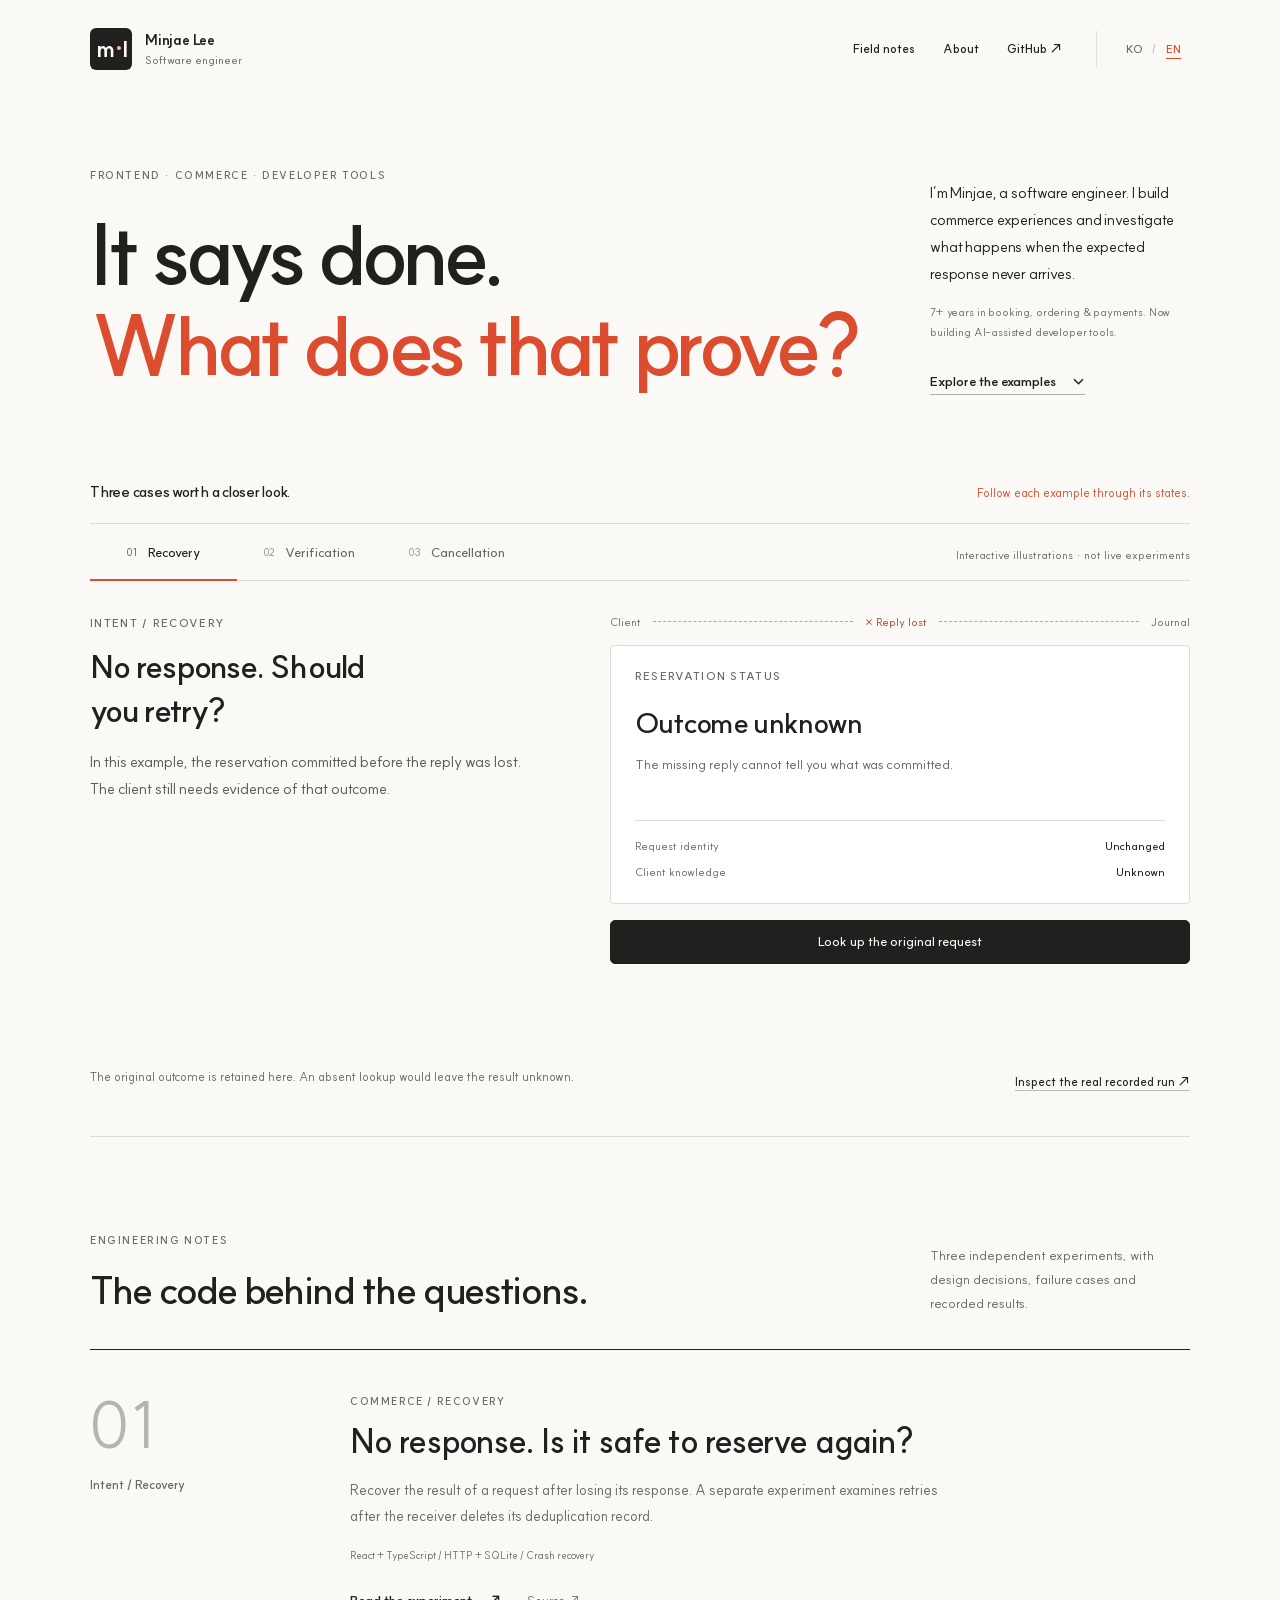
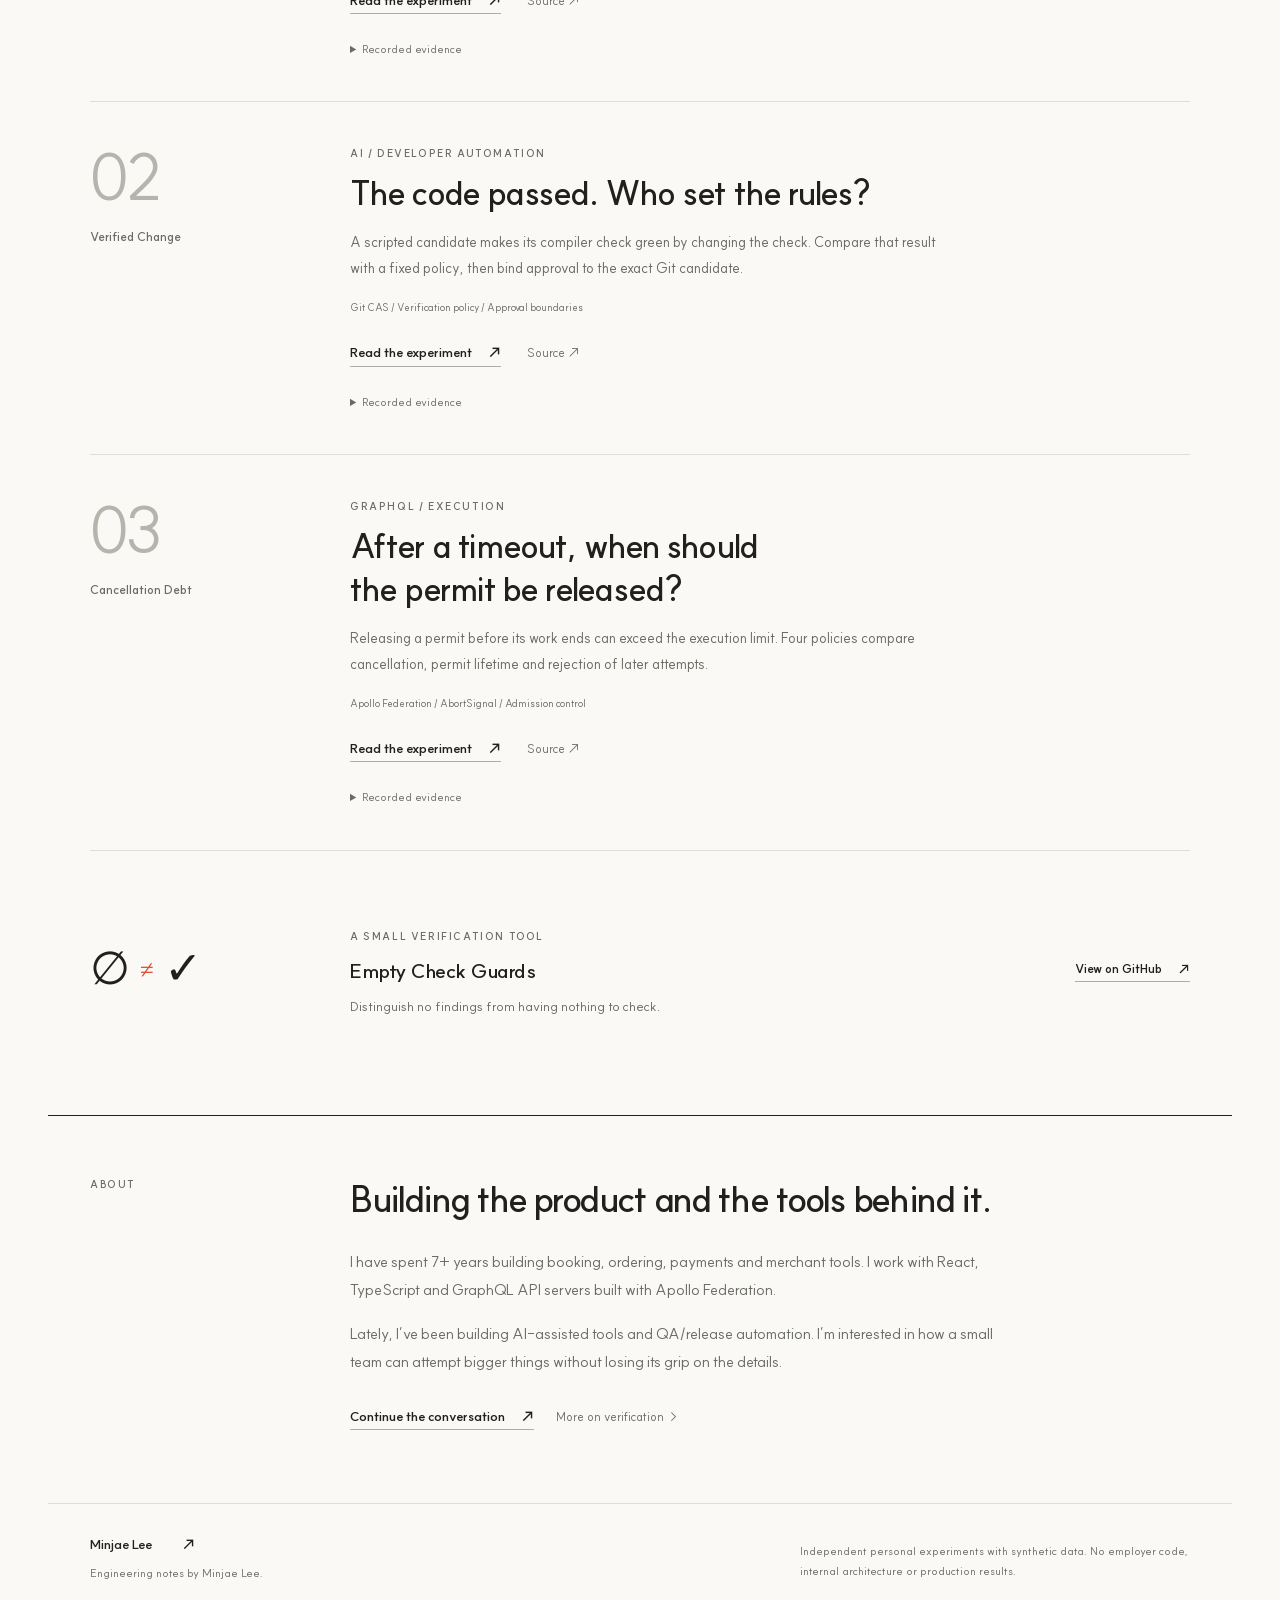
==== index.html @ d4555923 "Publish engineering notes on GitHub Pages" ====
<!doctype html>
<html lang="en">
  <head>
    <meta charset="utf-8" />
    <meta name="viewport" content="width=device-width, initial-scale=1" />
    <meta
      name="description"
      content="Interactive engineering notes on commerce recovery, automation approval and GraphQL cancellation. Independent experiments by Minjae Lee."
    />
    <meta name="color-scheme" content="light" />
    <title>Minjae Lee — It says done. What does that prove?</title>
    <link
      rel="canonical"
      href="https://minjae-lee-kr.github.io/"
    />
    <meta property="og:type" content="website" />
    <meta
      property="og:title"
      content="Minjae Lee — It says done. What does that prove?"
    />
    <meta
      property="og:description"
      content="Interactive engineering notes on commerce recovery, automation approval and GraphQL cancellation. Independent experiments by Minjae Lee."
    />
    <meta
      property="og:url"
      content="https://minjae-lee-kr.github.io/"
    />
    <meta
      property="og:image"
      content="https://minjae-lee-kr.github.io/assets/social/home.png"
    />
    <meta property="og:image:width" content="1200" />
    <meta property="og:image:height" content="630" />
    <meta
      property="og:image:alt"
      content="Minjae Lee. It says done. What does that prove? Independent engineering experiments on recovery, verification and cancellation."
    />
    <meta name="twitter:card" content="summary_large_image" />
    <meta
      name="twitter:image:alt"
      content="Minjae Lee. It says done. What does that prove? Independent engineering experiments on recovery, verification and cancellation."
    />
    <link rel="icon" href="assets/mark.svg" type="image/svg+xml" />
    <link
      rel="preload"
      href="assets/fonts/SUIT-Variable.woff2"
      as="font"
      type="font/woff2"
      crossorigin=""
    />
    <link rel="stylesheet" href="styles.css" />
    <link rel="stylesheet" href="workbench.css" />
    <script src="portfolio.js" type="module"></script>
  </head>
  <body id="top">
    <a class="skip" href="#work" data-i18n="skip">Skip to selected work</a>
    <header class="site-header wrap">
      <a
        class="wordmark"
        href="#top"
        data-i18n-aria="home"
        aria-label="Minjae Lee portfolio home"
        ><span class="monogram" aria-hidden="true">m<span>·</span>l</span
        ><span
          >Minjae Lee<span class="wordmark-role" data-i18n="role"
            >Software engineer</span
          ></span
        ></a
      >
      <nav data-i18n-aria="mainNav" aria-label="Main navigation">
        <a href="#work" data-i18n="navWork">Field notes</a
        ><a href="#about" data-i18n="navApproach">About</a
        ><a href="https://github.com/minjae-lee-kr" rel="noreferrer"
          >GitHub <span aria-hidden="true">↗</span></a
        >
      </nav>
      <div
        class="languages"
        role="group"
        data-i18n-aria="language"
        aria-label="Language"
      >
        <button type="button" data-language="ko" lang="ko" aria-pressed="false">
          KO</button
        ><span aria-hidden="true">/</span
        ><button type="button" data-language="en" lang="en" aria-pressed="true">
          EN
        </button>
      </div>
    </header>
    <main>
      <section class="hero wrap" aria-labelledby="hero-title">
        <div class="hero-heading">
          <p class="eyebrow" data-i18n="eyebrow">
            FRONTEND · COMMERCE · DEVELOPER TOOLS
          </p>
          <h1 id="hero-title">
            <span data-i18n="heroFirst">It says done.</span><br /><span
              class="hero-accent"
              data-i18n="heroSecond"
              >What does that prove?</span
            >
          </h1>
        </div>
        <div class="hero-intro">
          <p data-i18n="heroLead">
            I’m Minjae, a software engineer. I build commerce experiences and
            investigate what happens when the expected response never arrives.
          </p>
          <p class="specialties" data-i18n="specialties">
            7+ years in booking, ordering &amp; payments. Now building
            AI-assisted developer tools.
          </p>
          <a class="text-link" href="#play"
            ><span data-i18n="explore">Explore the examples</span
            ><span aria-hidden="true">↓</span></a
          >
        </div>
      </section>
      <section id="play" class="play-section wrap" aria-labelledby="play-title">
        <div class="play-heading">
          <h2 id="play-title" data-i18n="playTitle">
            Three cases worth a closer look.
          </h2>
          <span class="margin-note" data-i18n="playAside"
            >Follow each example through its states.</span
          >
        </div>
        <div id="workbench"></div>
        <noscript
          ><p>
            These interactive illustrations use JavaScript. The
            <a href="#work">engineering notes below</a> also include the source
            and recorded evidence.
          </p></noscript
        >
      </section>
      <section id="work" class="work-section wrap" aria-labelledby="work-title">
        <div class="section-heading">
          <div>
            <span class="eyebrow" data-i18n="workEyebrow"
              >ENGINEERING NOTES</span
            >
            <h2 id="work-title" data-i18n="workTitle">
              The code behind the questions.
            </h2>
          </div>
          <p data-i18n="workLead">
            Three independent experiments, with design decisions, failure cases
            and recorded results.
          </p>
        </div>
        <div class="projects" id="projects"></div>
        <noscript
          ><ul>
            <li><a href="notes/retention-boundary/">Intent / Recovery</a></li>
            <li><a href="notes/verified-change/">Verified Change</a></li>
            <li><a href="notes/cancellation-debt/">Cancellation Debt</a></li>
          </ul></noscript
        >
        <aside class="small-project" aria-labelledby="guards-title">
          <div class="tool-symbol" aria-hidden="true">∅<span>≠</span>✓</div>
          <div>
            <span class="eyebrow" data-i18n="smallTool"
              >A SMALL VERIFICATION TOOL</span
            >
            <h3 id="guards-title">Empty Check Guards</h3>
            <p data-i18n="guardsDescription">
              Distinguish no findings from having nothing to check.
            </p>
          </div>
          <a
            class="text-link"
            href="https://github.com/minjae-lee-kr/empty-check-guards"
            rel="noreferrer"
            ><span data-i18n="guardsLink">View on GitHub</span
            ><span aria-hidden="true">↗</span></a
          >
        </aside>
      </section>
      <section id="about" class="about wrap" aria-labelledby="about-title">
        <div class="about-aside">
          <span class="eyebrow" data-i18n="approachEyebrow">ABOUT</span>
        </div>
        <div class="about-body">
          <h2 id="about-title" data-i18n="approachTitle">
            Building the product and the tools behind it.
          </h2>
          <p data-i18n="bio">
            I have spent 7+ years building booking, ordering, payments and
            merchant tools. I work with React, TypeScript and GraphQL API
            servers built with Apollo Federation.
          </p>
          <p data-i18n="bioTwo">
            Lately, I’ve been building AI-assisted tools and QA/release
            automation. I’m interested in how a small team can attempt bigger
            things without losing its grip on the details.
          </p>
          <div class="about-links">
            <a
              class="text-link"
              href="https://www.linkedin.com/in/minjae-lee-kr/"
              rel="noreferrer"
              ><span data-i18n="contact">Continue the conversation</span
              ><span aria-hidden="true">↗</span></a
            ><a
              href="https://www.linkedin.com/pulse/when-findings-isnt-enough-coverage-heartbeats-lee-minjae-vre0c/"
              rel="noreferrer"
              data-i18n="article"
              >More on verification →</a
            >
          </div>
        </div>
      </section>
    </main>
    <footer class="wrap">
      <div>
        <a class="footer-name" href="#top"
          >Minjae Lee<span aria-hidden="true">↗</span></a
        >
        <p data-i18n="footer">Engineering notes by Minjae Lee.</p>
      </div>
      <p class="disclosure" data-i18n="disclosure">
        Independent personal experiments with synthetic data. No employer code,
        internal architecture or production results.
      </p>
    </footer>
  </body>
</html>
---- styles.css ----
@font-face {
  font-family: SUIT;
  src: url("assets/fonts/SUIT-Variable.woff2") format("woff2");
  font-weight: 100 900;
  font-style: normal;
  font-display: swap;
}
:root {
  color-scheme: light;
  --ink: #20211f;
  --muted: #696b65;
  --paper: #faf9f6;
  --line: #dedfd8;
  --accent: #dc4c2f;
  --blue: #386bdb;
  --ease: cubic-bezier(0.2, 0.65, 0.3, 1);
}
* {
  box-sizing: border-box;
}
html {
  scroll-behavior: auto;
  scroll-padding-top: 32px;
}
body {
  margin: 0;
  background: var(--paper);
  color: var(--ink);
  font:
    16px/1.65 SUIT,
    system-ui,
    -apple-system,
    BlinkMacSystemFont,
    "Segoe UI",
    sans-serif;
  -webkit-font-smoothing: antialiased;
}
::selection {
  background: #ffd6a9;
  color: #25211c;
}
a {
  color: inherit;
  text-underline-offset: 5px;
  text-decoration-thickness: 1px;
}
button,
input {
  font: inherit;
}
button {
  cursor: pointer;
}
a,
button {
  -webkit-tap-highlight-color: transparent;
}
a:focus-visible,
button:focus-visible,
input:focus-visible,
summary:focus-visible {
  outline: 3px solid var(--blue);
  outline-offset: 5px;
}
.wrap {
  max-width: 1184px;
  margin-inline: auto;
  padding-inline: 42px;
}
.skip {
  position: fixed;
  top: -100px;
  left: 20px;
  padding: 12px 20px;
  background: var(--ink);
  color: white;
  z-index: 100;
}
.skip:focus {
  top: 16px;
}
.site-header {
  display: flex;
  align-items: center;
  gap: 34px;
  padding-block: 28px;
}
.wordmark {
  display: flex;
  align-items: center;
  gap: 13px;
  text-decoration: none;
  font-weight: 760;
  line-height: 1.3;
  font-size: 14px;
  letter-spacing: -0.2px;
}
.monogram {
  width: 42px;
  height: 42px;
  background: var(--ink);
  color: var(--paper);
  border-radius: 6px;
  display: grid;
  grid-auto-flow: column;
  align-items: center;
  justify-content: center;
  font-size: 22px;
  letter-spacing: -1.8px;
}
.monogram span {
  color: #ffb399;
}
.wordmark-role {
  display: block;
  font-size: 11px;
  font-weight: 470;
  color: var(--muted);
  margin-top: 4px;
  letter-spacing: 0;
}
nav {
  margin-left: auto;
  display: flex;
  align-items: center;
  gap: 28px;
  font-size: 12px;
  font-weight: 630;
}
nav a {
  text-decoration: none;
  position: relative;
  padding-block: 8px;
}
nav a::after {
  content: "";
  position: absolute;
  bottom: 4px;
  left: 0;
  right: 0;
  height: 1px;
  background: currentColor;
  transform: scaleX(0);
  transform-origin: left;
  transition: transform 0.2s ease;
}
nav a:hover::after {
  transform: scaleX(1);
}
.languages {
  display: flex;
  align-items: center;
  gap: 1px;
  font-size: 10px;
  color: #a8a9a3;
  border-left: 1px solid var(--line);
  padding-left: 21px;
}
.languages button {
  min-height: 36px;
  min-width: 33px;
  border: 0;
  background: transparent;
  font-size: 11px;
  font-weight: 650;
  color: var(--muted);
  padding: 5px;
  transition: color 0.15s;
}
.languages button[aria-pressed="true"] {
  color: var(--accent);
  text-decoration: underline;
  text-underline-offset: 5px;
}
.hero {
  padding-top: 64px;
  padding-bottom: 64px;
  display: grid;
  grid-template-columns: minmax(0, 1fr) 260px;
  column-gap: 40px;
  align-items: end;
}
.eyebrow {
  font-size: 10px;
  font-weight: 700;
  letter-spacing: 1.6px;
  line-height: 1.7;
  margin: 0;
  color: var(--muted);
}
h1 {
  font-size: clamp(56px, 6.6vw, 83px);
  font-weight: 650;
  line-height: 1.09;
  letter-spacing: -4.5px;
  margin: 25px 0 0;
  position: relative;
  word-break: keep-all;
}
.hero-accent {
  color: var(--accent);
}
.hero-intro {
  position: relative;
  padding-top: 17px;
}
.hero-intro p {
  font-size: 15px;
  line-height: 1.8;
  margin: 0;
  word-break: keep-all;
  letter-spacing: -0.15px;
}
.hero-intro .specialties {
  font-size: 11px;
  line-height: 1.8;
  color: var(--muted);
  margin: 16px 0 22px;
}
.text-link {
  display: inline-flex;
  align-items: center;
  gap: 16px;
  text-decoration: none;
  font-size: 13px;
  font-weight: 720;
  line-height: 1.5;
  padding-block: 7px;
  position: relative;
}
.text-link::after {
  content: "";
  position: absolute;
  height: 1px;
  background: currentColor;
  bottom: 3px;
  left: 0;
  right: 0;
  opacity: 0.35;
  transform-origin: left;
  transition: opacity 160ms ease-out;
}
.text-link:hover::after {
  opacity: 1;
}
.text-link > span:last-child {
  transition: transform 160ms ease-out;
}
.text-link:hover > span:last-child {
  transform: translate(2px, -2px);
}
.play-section {
  padding-block: 20px 0;
}
.play-heading {
  display: flex;
  align-items: baseline;
  justify-content: space-between;
  gap: 20px;
  margin-bottom: 20px;
}
.play-heading h2 {
  font-size: 15px;
  font-weight: 600;
  letter-spacing: -0.25px;
  margin: 0;
}
.margin-note {
  font-size: 12px;
  color: var(--accent);
  white-space: nowrap;
}
.work-section {
  padding-block: 88px 72px;
}
.section-heading {
  display: grid;
  grid-template-columns: 1fr 260px;
  gap: 40px;
  align-items: end;
  padding-bottom: 34px;
  border-bottom: 1px solid var(--ink);
}
h2 {
  font-size: clamp(27px, 3.3vw, 39px);
  letter-spacing: -1.35px;
  line-height: 1.27;
  font-weight: 620;
  margin: 14px 0 0;
  word-break: keep-all;
  text-wrap: balance;
}
.section-heading p {
  font-size: 13px;
  color: var(--muted);
  line-height: 1.85;
  margin: 0;
  word-break: keep-all;
}
.project {
  display: grid;
  grid-template-columns: 210px minmax(0, 1fr);
  gap: 50px;
  border-bottom: 1px solid var(--line);
  padding: 43px 0 38px;
}
.project-index {
  display: flex;
  flex-direction: column;
  align-items: flex-start;
  gap: 18px;
}
.project-number {
  font-size: 64px;
  line-height: 1;
  font-weight: 380;
  letter-spacing: -5px;
  color: #b5b5ad;
  font-variant-numeric: tabular-nums;
  transition: color 160ms ease-out;
}
.project:hover .project-number,
.project:focus-within .project-number {
  color: var(--accent);
}
.project-name {
  font-size: 12px;
  font-weight: 650;
  color: var(--muted);
}
.project h3 {
  font-size: clamp(25px, 2.7vw, 33px);
  font-weight: 620;
  line-height: 1.3;
  letter-spacing: -0.9px;
  word-break: keep-all;
  text-wrap: balance;
  max-width: 660px;
  margin: 10px 0 15px;
}
.project .description {
  font-size: 14px;
  line-height: 1.85;
  color: var(--muted);
  max-width: 610px;
  margin: 0;
  word-break: keep-all;
}
.project-tech {
  font-size: 10px;
  color: var(--muted);
  margin: 17px 0 18px;
  line-height: 1.8;
}
.project-links {
  display: flex;
  flex-wrap: wrap;
  align-items: center;
  gap: 26px;
}
.source-link {
  font-size: 12px;
  color: var(--muted);
  text-decoration: none;
  padding-block: 8px;
}
.source-link:hover {
  color: var(--ink);
  text-decoration: underline;
}
.evidence-details {
  margin-top: 17px;
  font-size: 11px;
  color: var(--muted);
}
.evidence-details summary {
  cursor: pointer;
  width: fit-content;
  padding-block: 5px;
}
.evidence-details summary:hover {
  color: var(--ink);
}
.evidence-links {
  display: flex;
  align-items: center;
  flex-wrap: wrap;
  gap: 9px 20px;
  padding: 10px 0 0;
}
.source-revision {
  font-family: ui-monospace, Consolas, monospace;
  font-size: 9px;
}
.small-project {
  display: grid;
  grid-template-columns: 210px 1fr auto;
  gap: 50px;
  align-items: center;
  margin-top: 45px;
  padding: 25px 0;
}
.tool-symbol {
  display: flex;
  align-items: center;
  gap: 13px;
  font:
    46px/1 Georgia,
    serif;
  letter-spacing: -3px;
  color: var(--ink);
}
.tool-symbol span {
  color: var(--accent);
  font-size: 25px;
}
.small-project h3 {
  font-size: 20px;
  font-weight: 640;
  letter-spacing: -0.5px;
  margin: 7px 0;
}
.small-project p {
  font-size: 13px;
  line-height: 1.85;
  color: var(--muted);
  margin: 0;
  max-width: 410px;
  word-break: keep-all;
}
.small-project .text-link {
  font-size: 12px;
}
.about {
  border-top: 1px solid var(--ink);
  padding-block: 60px 70px;
  display: grid;
  grid-template-columns: 210px minmax(0, 1fr);
  gap: 50px;
}
.about-aside {
  display: flex;
  flex-direction: column;
  align-items: flex-start;
}
.about-aside .eyebrow {
  max-width: 155px;
}
.about-body {
  max-width: 650px;
}
.about h2 {
  font-size: 36px;
  margin: 0 0 25px;
  line-height: 1.3;
  text-wrap: balance;
}
.about-body p {
  font-size: 15px;
  line-height: 1.9;
  word-break: keep-all;
  color: var(--muted);
  margin: 15px 0;
}
.about-links {
  display: flex;
  flex-wrap: wrap;
  align-items: center;
  gap: 22px;
  margin-top: 23px;
}
.about-links > a:last-child {
  font-size: 12px;
  color: var(--muted);
  text-decoration: none;
}
footer {
  border-top: 1px solid var(--line);
  padding-block: 30px 40px;
  display: flex;
  justify-content: space-between;
  gap: 60px;
  font-size: 11px;
  color: var(--muted);
}
footer p {
  margin: 8px 0 0;
}
.footer-name {
  display: inline-flex;
  gap: 30px;
  text-decoration: none;
  color: var(--ink);
  font-size: 13px;
  font-weight: 700;
}
.disclosure {
  max-width: 390px;
  line-height: 1.8;
  word-break: keep-all;
}
html:lang(ko) h1 {
  font-size: clamp(45px, 5.4vw, 65px);
  letter-spacing: -2.9px;
  line-height: 1.24;
}
html:lang(ko) .hero-intro p {
  font-size: 14px;
}
html:lang(ko) .hero-intro .specialties {
  font-size: 11px;
}
html:lang(ko) .eyebrow {
  letter-spacing: 1px;
}
html:lang(ko) .project h3 {
  font-size: 30px;
  line-height: 1.4;
}
@media (min-width: 1000px) {
  .hero-heading {
    padding-bottom: 8px;
  }
}
@media (max-width: 1000px) {
  .hero {
    grid-template-columns: 1fr;
    padding-top: 50px;
    gap: 30px;
  }
  .hero-intro {
    max-width: 580px;
    padding-left: 0;
  }
  .hero-intro .specialties {
    margin: 10px 0;
  }
  .hero-intro .text-link {
    margin-top: 5px;
  }
  h1 {
    font-size: clamp(62px, 8.5vw, 84px);
  }
  html:lang(ko) h1 {
    font-size: clamp(52px, 7.3vw, 76px);
  }
  .project,
  .about {
    grid-template-columns: 160px 1fr;
    gap: 35px;
  }
  .small-project {
    grid-template-columns: 160px 1fr;
    gap: 35px;
  }
  .small-project > .text-link {
    grid-column: 2;
    justify-self: start;
    margin-top: -20px;
  }
}
@media (max-width: 700px) {
  .wrap {
    padding-inline: 24px;
  }
  .site-header {
    padding-block: 20px;
    gap: 18px;
    flex-wrap: wrap;
  }
  .wordmark {
    font-size: 13px;
  }
  .monogram {
    width: 36px;
    height: 36px;
    font-size: 20px;
  }
  .wordmark-role {
    font-size: 10px;
  }
  nav {
    order: 3;
    flex-basis: 100%;
    justify-content: flex-start;
    gap: 25px;
    font-size: 11px;
  }
  .languages {
    margin-left: auto;
    border: 0;
    padding-left: 0;
  }
  .hero {
    padding-top: 29px;
    padding-bottom: 47px;
    gap: 22px;
  }
  h1 {
    font-size: clamp(32px, 8.3vw, 54px);
    letter-spacing: -1.7px;
    margin-top: 20px;
    line-height: 1.14;
  }
  html:lang(ko) h1 {
    font-size: clamp(29px, 8.2vw, 53px);
    letter-spacing: -1.55px;
    line-height: 1.3;
  }
  .eyebrow {
    font-size: 9px;
  }
  .hero-intro {
    max-width: 440px;
  }
  .hero-intro p {
    font-size: 14px;
  }
  .play-section {
    padding-top: 0;
  }
  .play-heading {
    display: block;
    margin-bottom: 14px;
  }
  .play-heading h2 {
    font-size: 14px;
  }
  .margin-note {
    display: block;
    width: fit-content;
    margin-top: 5px;
    font-size: 11px;
  }
  .work-section {
    padding-block: 65px 45px;
  }
  .section-heading {
    display: block;
    padding-bottom: 26px;
  }
  .section-heading h2 {
    font-size: 29px;
  }
  .section-heading p {
    margin-top: 15px;
    max-width: 380px;
    font-size: 12px;
  }
  .project {
    grid-template-columns: 1fr;
    gap: 18px;
    padding-block: 28px;
  }
  .project-index {
    flex-direction: row;
    align-items: center;
    gap: 16px;
  }
  .project-number {
    font-size: 32px;
    letter-spacing: -2px;
  }
  .project-name {
    font-size: 11px;
  }
  .project h3,
  html:lang(ko) .project h3 {
    font-size: 26px;
    line-height: 1.35;
    max-width: 540px;
    letter-spacing: -0.7px;
  }
  .project .description {
    font-size: 13px;
  }
  .project-tech {
    font-size: 9px;
  }
  .project-links {
    gap: 18px;
  }
  .text-link {
    font-size: 12px;
  }
  .small-project {
    grid-template-columns: 1fr;
    gap: 20px;
    margin-top: 30px;
    padding-block: 10px;
  }
  .tool-symbol {
    font-size: 34px;
    gap: 11px;
  }
  .small-project > .text-link {
    grid-column: 1;
    margin-top: -10px;
  }
  .small-project p {
    font-size: 12px;
  }
  .about {
    grid-template-columns: 1fr;
    gap: 23px;
    padding-block: 35px 43px;
  }
  .about-aside {
    flex-direction: row;
    align-items: center;
    justify-content: space-between;
  }
  .about-aside .eyebrow {
    max-width: none;
  }
  .about h2 {
    font-size: 29px;
    margin-bottom: 20px;
  }
  .about-body p {
    font-size: 14px;
  }
  .about-links {
    gap: 17px;
  }
  footer {
    display: block;
    padding-block: 25px 32px;
  }
  .disclosure {
    margin-top: 22px;
    max-width: 400px;
    font-size: 10px;
  }
}
@media (prefers-reduced-motion: reduce) {
  html {
    scroll-behavior: auto;
  }
  *,
  *::before,
  *::after {
    animation: none !important;
    transition: none !important;
  }
}
---- workbench.css ----
.wb {
  --wb-paper: #faf9f6;
  --wb-ink: #20211f;
  --wb-muted: #66685f;
  --wb-line: #dcdcd4;
  --wb-red: #dc4c2f;
  --wb-blue: #386bdb;
  color: var(--wb-ink);
  background: var(--wb-paper);
  padding: 8px 0 34px;
  border-top: 1px solid var(--wb-line);
  border-bottom: 1px solid var(--wb-line);
}
.wb *,
.wb *::before,
.wb *::after {
  box-sizing: border-box;
}
.wb-panels {
  display: grid;
}
/* Inactive panels still reserve their size. Switching examples does not move
   the following section or the reader's scroll position. Inert + visibility
   remove inactive content from focus, hit testing and the accessibility tree. */
.wb-panel[hidden] {
  display: grid !important;
  visibility: hidden;
  pointer-events: none;
}
.wb-toolbar {
  display: flex;
  align-items: center;
  justify-content: space-between;
  gap: 32px;
  border-bottom: 1px solid var(--wb-line);
}
.wb-project,
.wb-paper-label {
  font-size: 11px;
  font-weight: 650;
  letter-spacing: 1.3px;
  line-height: 1.5;
}
.wb-disclosure {
  color: var(--wb-muted);
  font-size: 11px;
  line-height: 1.6;
  margin: 0;
  max-width: 238px;
  text-wrap: pretty;
}
.wb-tabs {
  position: relative;
  display: grid;
  grid-template-columns: repeat(3, minmax(0, 1fr));
  flex: 1;
  max-width: 440px;
  min-width: 340px;
}
.wb-tabs::after {
  content: "";
  position: absolute;
  bottom: -1px;
  left: 0;
  width: 33.333333%;
  height: 2px;
  background: var(--wb-red);
  transform: translateX(calc(var(--wb-tab-index, 0) * 100%));
  transition: transform 160ms ease-out;
}
.wb-tab {
  position: relative;
  display: inline-flex;
  align-items: center;
  justify-content: center;
  gap: 10px;
  min-width: 0;
  min-height: 48px;
  padding: 10px 1px 16px;
  border: 0;
  background: transparent;
  color: var(--wb-muted);
  font: inherit;
  font-size: 13px;
  font-weight: 550;
  cursor: pointer;
}
.wb-tab-number {
  font-size: 10px;
  font-variant-numeric: tabular-nums;
  opacity: 0.65;
  flex-shrink: 0;
}
.wb-tab[aria-selected="true"] {
  color: var(--wb-ink);
}
.wb :is(button, a, input, [role="tabpanel"]):focus-visible {
  outline: 2px solid var(--wb-blue);
  outline-offset: 5px;
}
.wb-panel {
  grid-area: 1 / 1;
  display: grid;
  grid-template-columns: minmax(0, 0.88fr) minmax(0, 1.12fr);
  column-gap: clamp(32px, 5vw, 76px);
  row-gap: 28px;
  grid-template-rows: 1fr auto;
  align-content: start;
  padding: 32px 0 4px;
}
.wb-copy {
  min-width: 0;
  padding-top: 2px;
}
.wb-project {
  margin: 0 0 14px;
  color: var(--wb-muted);
}
.wb-copy h3 {
  margin: 0 0 16px;
  max-width: 390px;
  font-size: clamp(24px, 2.8vw, 32px);
  line-height: 1.35;
  letter-spacing: -0.9px;
  font-weight: 650;
  text-wrap: pretty;
  word-break: keep-all;
}
.wb-body {
  margin: 0;
  font-size: 15px;
  line-height: 1.8;
  color: #575b53;
  text-wrap: pretty;
  word-break: keep-all;
}
.wb-action {
  padding: 10px 15px;
  min-height: 44px;
  border: 1px solid var(--wb-ink);
  border-radius: 5px;
  background: var(--wb-ink);
  color: var(--wb-paper);
  font: inherit;
  font-size: 13px;
  font-weight: 550;
  cursor: pointer;
  text-align: left;
  line-height: 1.5;
  width: 100%;
  text-align: center;
  margin-top: 16px;
  transition: background-color 160ms ease-out;
}
.wb-action:hover {
  background: #373a33;
}
.wb-panel-footer {
  grid-column: 1 / -1;
  display: flex;
  align-items: start;
  justify-content: space-between;
  gap: 24px;
}
.wb-boundary {
  margin: 0;
  color: var(--wb-muted);
  font-size: 12px;
  line-height: 1.75;
  max-width: 680px;
  text-wrap: pretty;
}
.wb-record-link {
  display: inline-block;
  flex-shrink: 0;
  padding: 6px 0;
  color: var(--wb-ink);
  font-size: 12px;
  font-weight: 550;
  text-decoration: underline;
  text-decoration-color: #babdb2;
  text-underline-offset: 4px;
}
.wb-visual {
  min-width: 0;
  align-self: start;
}
.wb-route {
  display: flex;
  align-items: center;
  justify-content: space-between;
  gap: 12px;
  font-size: 11px;
  color: var(--wb-muted);
  margin: 0 0 14px;
}
.wb-lost {
  display: flex;
  align-items: center;
  gap: 12px;
  flex: 1;
  justify-content: center;
  color: #b73a23;
  white-space: nowrap;
}
.wb-lost::before,
.wb-lost::after {
  content: "";
  flex: 1;
  border-top: 1px dashed #c6a095;
}
.wb-receipt {
  position: relative;
  margin: 0;
  padding: 22px 24px;
  background: #fff;
  border: 1px solid #dfddd3;
  border-radius: 4px;
  transition: border-color 160ms ease-out;
}
.wb-paper-label {
  color: var(--wb-muted);
  margin: 0 0 19px;
}
.wb-receipt-title {
  display: block;
  font-size: clamp(21px, 2.5vw, 28px);
  line-height: 1.35;
  font-weight: 630;
  letter-spacing: -0.7px;
}
.wb-receipt-detail {
  font-size: 13px;
  line-height: 1.7;
  color: var(--wb-muted);
  max-width: 330px;
  margin: 12px 0 22px;
  min-height: 3.4em;
  text-wrap: pretty;
}
.wb-receipt-lines {
  display: grid;
  grid-template-columns: 1fr auto;
  gap: 10px 14px;
  font-size: 11px;
  line-height: 1.5;
  margin: 0;
  padding-top: 17px;
  border-top: 1px solid var(--wb-line);
}
.wb-receipt-lines dt {
  color: var(--wb-muted);
}
.wb-receipt-lines dd {
  margin: 0;
  font-weight: 550;
  text-align: right;
}
.wb-receipt[data-revealed="true"] {
  border-color: #95b0e9;
}
.wb-receipt[data-revealed="true"] .wb-receipt-title {
  color: var(--wb-blue);
}
.wb-code-sheet {
  background: #fff;
  border: 1px solid #dfddd3;
  padding: 23px 25px 0;
  border-radius: 3px;
}
.wb-code {
  font:
    13px/1.85 ui-monospace,
    SFMono-Regular,
    Consolas,
    monospace;
  margin: 0 0 22px;
  white-space: pre-wrap;
  overflow-wrap: anywhere;
  color: #33362f;
}
.wb-code code {
  font: inherit;
}
.wb-parameter {
  text-decoration-thickness: 1.5px;
  text-underline-offset: 4px;
}
[data-independent="true"] .wb-parameter {
  text-decoration-line: underline;
  text-decoration-style: wavy;
  text-decoration-color: var(--wb-red);
}
.wb-policy {
  padding: 13px 0;
  border-top: 1px solid var(--wb-line);
}
.wb-policy-label {
  display: block;
  font-size: 11px;
  margin-bottom: 5px;
  color: var(--wb-muted);
}
.wb-options {
  display: block;
  font:
    11px/1.7 ui-monospace,
    SFMono-Regular,
    Consolas,
    monospace;
  overflow-wrap: anywhere;
}
.wb-check-verdict {
  margin: 0 -25px;
  padding: 17px 25px 19px;
  min-height: 108px;
  transition: background-color 160ms ease-out;
  border-top: 1px solid var(--wb-line);
  background: #f1f3ee;
}
.wb-check-verdict strong {
  font-size: 17px;
  font-weight: 550;
  letter-spacing: -0.3px;
}
.wb-check-verdict p {
  font-size: 12px;
  line-height: 1.65;
  margin: 6px 0 0;
  color: var(--wb-muted);
  min-height: 3.3em;
}
[data-independent="true"] .wb-check-verdict {
  background: #fbefe9;
}
[data-independent="true"] .wb-check-verdict strong {
  color: #b73a23;
}
.wb-caption {
  color: var(--wb-muted);
  font-size: 11px;
  line-height: 1.65;
  margin: 13px 0 0;
  text-wrap: pretty;
}
.wb-timeline {
  --wb-progress: 33.333%;
  padding: 18px 0 10px;
}
.wb-axis {
  position: relative;
  height: 32px;
  margin-left: 100px;
  color: var(--wb-muted);
  font-size: 9px;
}
.wb-axis span {
  position: absolute;
  top: 0;
}
.wb-axis span:first-child {
  left: 0;
}
.wb-axis span:nth-child(2) {
  left: 33.333%;
  transform: translateX(-50%);
}
.wb-axis span:last-child {
  right: 0;
}
.wb-lane {
  display: grid;
  grid-template-columns: 100px minmax(0, 1fr);
  align-items: center;
  margin-bottom: 27px;
}
.wb-lane-label {
  font-size: 12px;
  color: var(--wb-muted);
}
.wb-track {
  position: relative;
  height: 15px;
  border-radius: 1px;
  background: #e7e8e1;
}
.wb-bar {
  display: block;
  height: 100%;
  background: #93998b;
  width: min(var(--wb-progress), 33.333%);
  border-radius: inherit;
  transition: width 160ms ease-out;
}
.wb-wait-track {
  background: linear-gradient(to right, #e7e8e1 33.333%, transparent 33.333%);
}
.wb-wait-track::after {
  content: "";
  position: absolute;
  top: 7px;
  right: 0;
  width: 66.667%;
  border-top: 1px dashed #d1d2c9;
}
.wb-work-track {
  background: #e4eafa;
}
.wb-work-track .wb-bar {
  width: var(--wb-progress);
  background: var(--wb-blue);
}
.wb-cursor {
  position: absolute;
  left: var(--wb-progress);
  top: -9px;
  width: 1px;
  height: 33px;
  background: var(--wb-ink);
  z-index: 1;
  transition: left 160ms ease-out;
}
.wb-cursor::before {
  content: "";
  display: block;
  width: 5px;
  height: 5px;
  background: var(--wb-ink);
  border-radius: 50%;
  transform: translate(-2px, -1px);
}
.wb-permit {
  margin-left: 100px;
  display: flex;
  align-items: center;
  justify-content: space-between;
  border-top: 1px solid var(--wb-line);
  padding: 12px 0 0;
  font-size: 12px;
}
.wb-permit span {
  color: var(--wb-muted);
}
.wb-permit strong {
  font-weight: 550;
  color: #b73a23;
}
.wb-timeline[data-settled="true"] .wb-permit strong {
  color: var(--wb-blue);
}
.wb-range-label {
  display: block;
  margin-top: 24px;
  margin-bottom: 8px;
  font-size: 12px;
  font-weight: 550;
}
.wb-range {
  display: block;
  width: 100%;
  min-height: 44px;
  margin: 0;
  accent-color: var(--wb-blue);
  cursor: pointer;
}
.wb-phase {
  font-size: 13px;
  line-height: 1.7;
  margin: 10px 0 0;
  min-height: 3.4em;
  text-wrap: pretty;
}
.wb-sr {
  position: absolute;
  width: 1px;
  height: 1px;
  padding: 0;
  margin: -1px;
  overflow: hidden;
  clip-path: inset(50%);
  white-space: nowrap;
  border: 0;
}
@media (max-width: 720px) {
  .wb {
    padding: 6px 0 28px;
  }
  .wb-toolbar {
    display: block;
    border-bottom: 0;
  }
  .wb-disclosure {
    max-width: none;
    margin-top: 9px;
  }
  .wb-tabs {
    min-width: 0;
    max-width: none;
    border-bottom: 1px solid var(--wb-line);
  }
  .wb-tab {
    font-size: 12px;
    gap: 7px;
  }
  .wb-panel {
    grid-template-columns: 1fr;
    grid-template-rows: auto auto auto;
    gap: 20px;
    padding-top: 22px;
  }
  .wb-project {
    display: none;
  }
  .wb-panel-footer {
    flex-direction: column;
    gap: 8px;
  }
  .wb-copy h3 {
    max-width: 500px;
    font-size: 23px;
    margin-bottom: 10px;
    letter-spacing: -0.55px;
  }
  .wb-body {
    font-size: 14px;
    line-height: 1.7;
  }
  .wb-body,
  .wb-boundary {
    max-width: 580px;
  }
  .wb-visual {
    width: 100%;
    max-width: 550px;
    justify-self: center;
  }
  .wb-receipt {
    margin: 0;
    padding: 20px;
  }
  .wb-route {
    margin-inline: 0;
  }
  .wb-receipt-detail {
    margin-block: 10px 16px;
  }
  .wb-paper-label {
    margin-bottom: 12px;
  }
  .wb-check-verdict {
    min-height: 100px;
    padding-block: 14px;
  }
  .wb-code-sheet {
    padding-top: 18px;
  }
  .wb-code {
    line-height: 1.7;
    margin-bottom: 16px;
  }
  .wb-policy {
    padding-block: 10px;
  }
  .wb-timeline {
    padding-top: 8px;
  }
  .wb-range-label {
    margin-top: 16px;
  }
}
@media (max-width: 390px) {
  .wb-tab {
    font-size: 11px;
    gap: 5px;
  }
  .wb-receipt {
    padding: 22px 20px;
  }
  .wb-code-sheet {
    padding: 20px 18px 0;
  }
  .wb-check-verdict {
    margin: 0 -18px;
    padding: 16px 18px;
  }
  .wb-code {
    font-size: 12px;
  }
  .wb-lane {
    grid-template-columns: 86px minmax(0, 1fr);
  }
  .wb-axis,
  .wb-permit {
    margin-left: 86px;
  }
}
@media (prefers-reduced-motion: reduce) {
  .wb *,
  .wb *::before,
  .wb *::after {
    transition: none !important;
  }
}
@media (forced-colors: active) {
  .wb-tabs::after {
    display: none;
  }
  .wb-tab[aria-selected="true"] {
    text-decoration: underline;
    text-decoration-thickness: 2px;
    text-underline-offset: 5px;
  }
  .wb-work-track {
    outline: 1px solid CanvasText;
  }
  .wb-wait-track::before {
    content: "";
    position: absolute;
    inset: 0 auto 0 0;
    width: 33.333%;
    border: 1px solid CanvasText;
  }
  /* Preserve the plotted shapes using the reader's system palette. Leave
     text and native controls under the browser's forced-color handling. */
  .wb-bar,
  .wb-cursor,
  .wb-cursor::before {
    forced-color-adjust: none;
    background: CanvasText;
  }
  .wb-work-track .wb-bar {
    background: Highlight;
  }
}
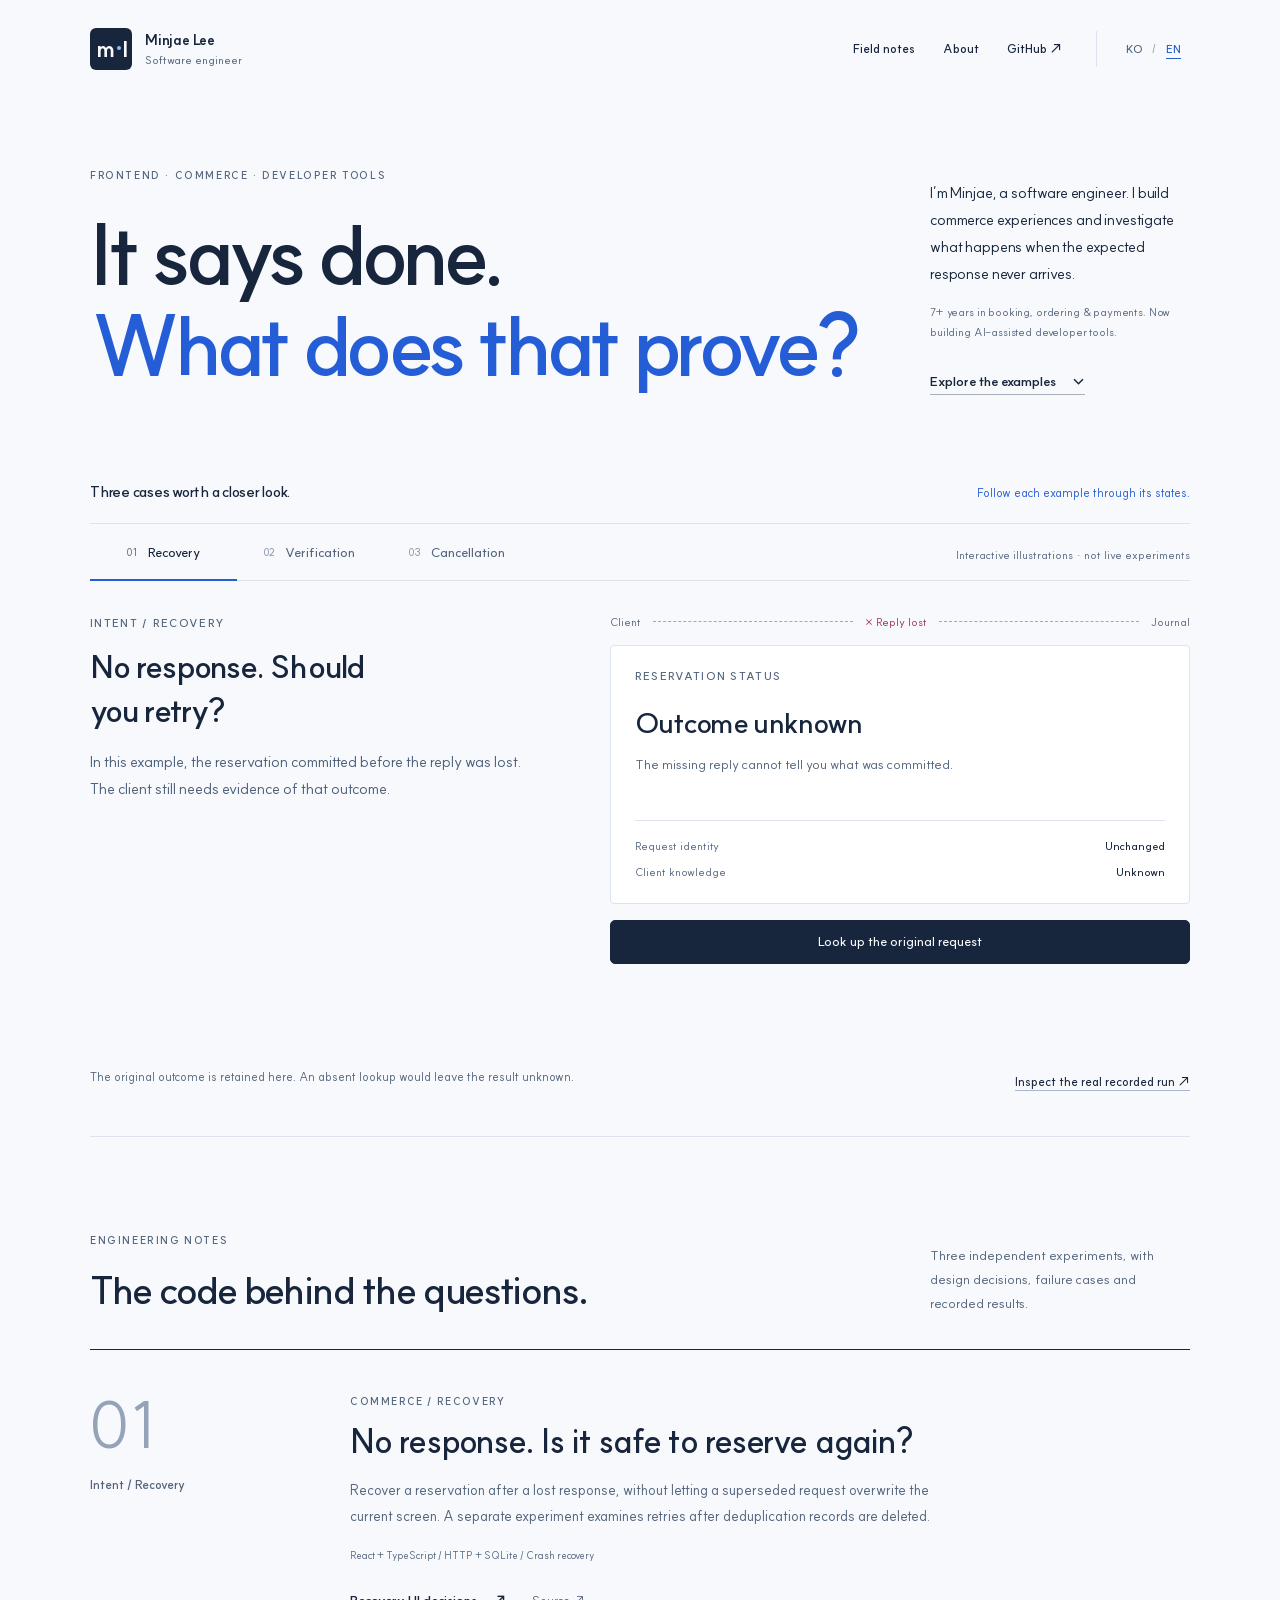
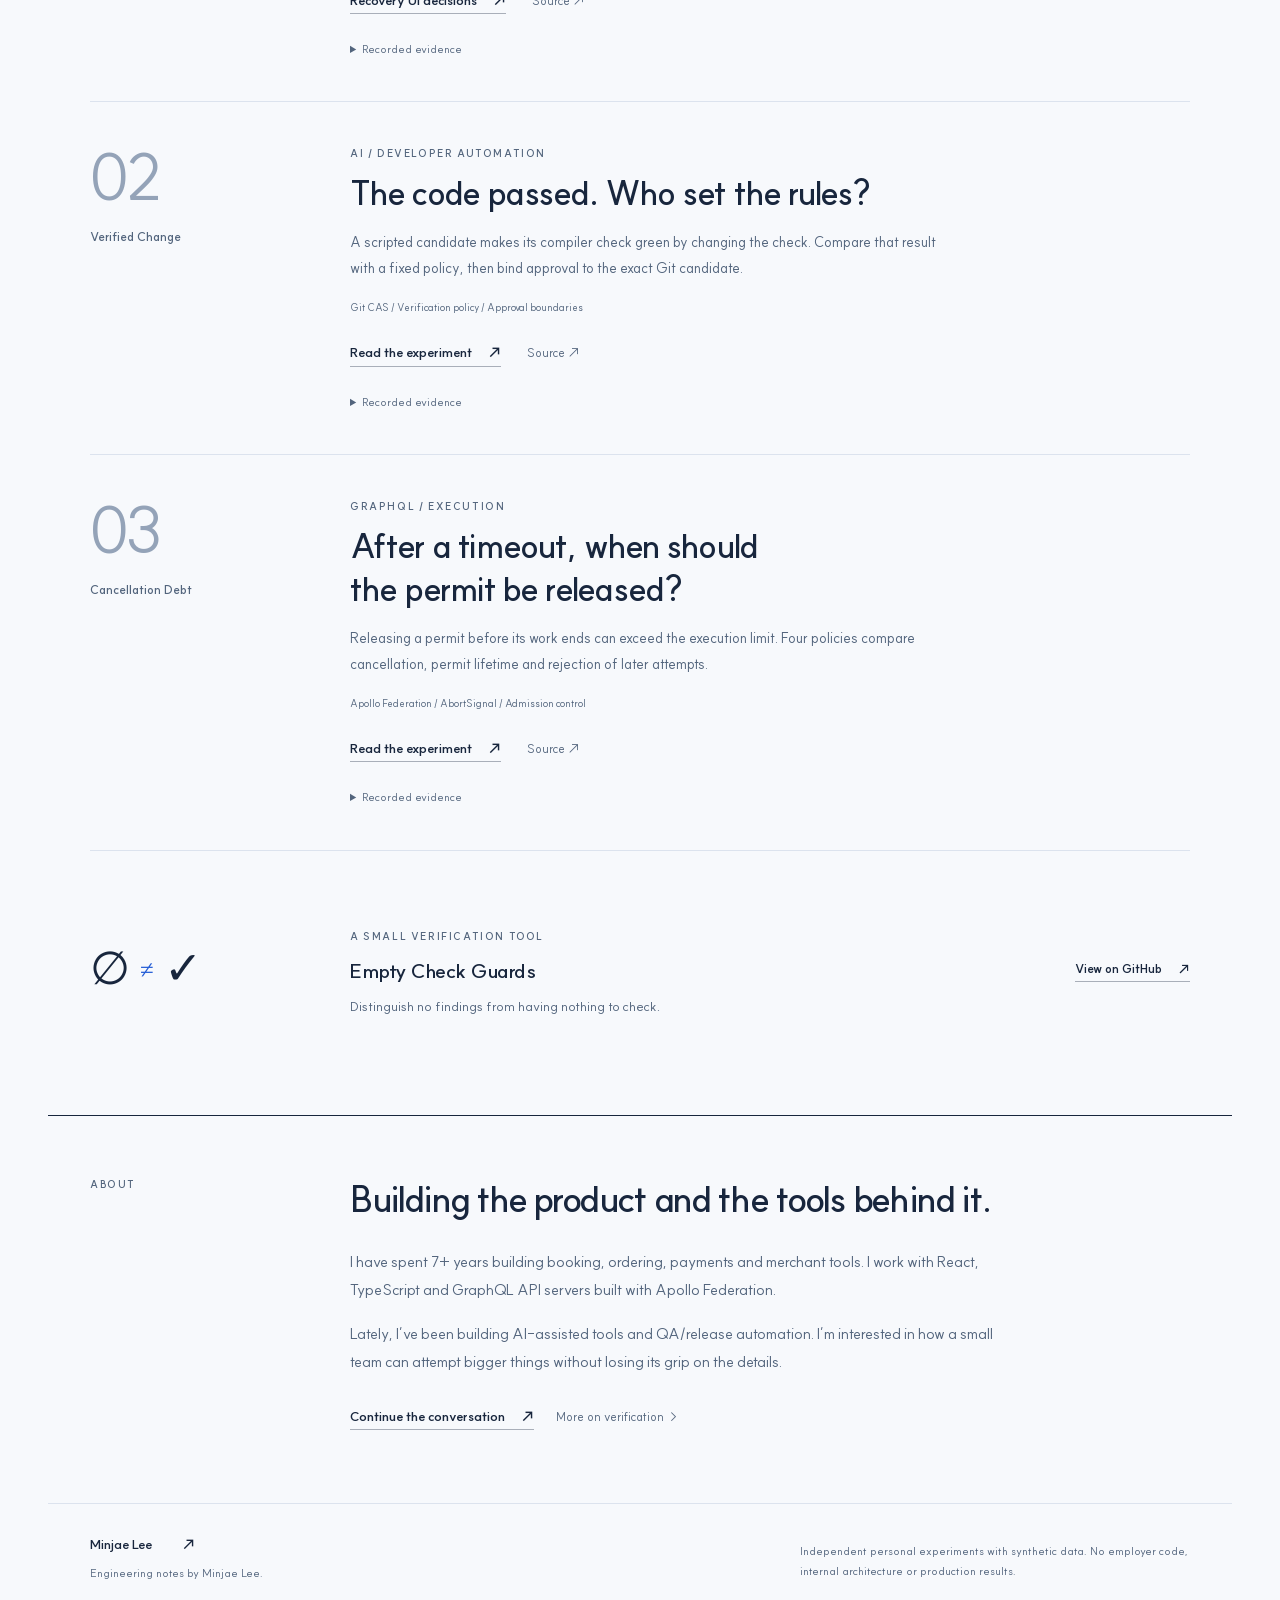
==== commit 2ca18c4c: "Publish standalone engineering notes and new social cards" ====
--- a/index.html
+++ b/index.html
@@ -28,18 +28,18 @@
     />
     <meta
       property="og:image"
-      content="https://minjae-lee-kr.github.io/assets/social/home.png"
+      content="https://minjae-lee-kr.github.io/assets/social/home.png?v=96f024e02ffa"
     />
     <meta property="og:image:width" content="1200" />
     <meta property="og:image:height" content="630" />
     <meta
       property="og:image:alt"
-      content="Minjae Lee. It says done. What does that prove? Independent engineering experiments on recovery, verification and cancellation."
+      content="Build the feature. Question the proof. Three connected observations illustrate independent engineering experiments on recovery, verification and cancellation."
     />
     <meta name="twitter:card" content="summary_large_image" />
     <meta
       name="twitter:image:alt"
-      content="Minjae Lee. It says done. What does that prove? Independent engineering experiments on recovery, verification and cancellation."
+      content="Build the feature. Question the proof. Three connected observations illustrate independent engineering experiments on recovery, verification and cancellation."
     />
     <link rel="icon" href="assets/mark.svg" type="image/svg+xml" />
     <link
--- a/styles.css
+++ b/styles.css
@@ -7,12 +7,12 @@
 }
 :root {
   color-scheme: light;
-  --ink: #20211f;
-  --muted: #696b65;
-  --paper: #faf9f6;
-  --line: #dedfd8;
-  --accent: #dc4c2f;
-  --blue: #386bdb;
+  --ink: #18263d;
+  --muted: #53657d;
+  --paper: #f7f9fc;
+  --line: #dce3ee;
+  --accent: #245dd6;
+  --blue: #245dd6;
   --ease: cubic-bezier(0.2, 0.65, 0.3, 1);
 }
 * {
@@ -36,8 +36,8 @@
   -webkit-font-smoothing: antialiased;
 }
 ::selection {
-  background: #ffd6a9;
-  color: #25211c;
+  background: #dbe7ff;
+  color: #18263d;
 }
 a {
   color: inherit;
@@ -109,7 +109,7 @@
   letter-spacing: -1.8px;
 }
 .monogram span {
-  color: #ffb399;
+  color: #8ab6ff;
 }
 .wordmark-role {
   display: block;
@@ -152,7 +152,7 @@
   align-items: center;
   gap: 1px;
   font-size: 10px;
-  color: #a8a9a3;
+  color: #8290a5;
   border-left: 1px solid var(--line);
   padding-left: 21px;
 }
@@ -315,7 +315,7 @@
   line-height: 1;
   font-weight: 380;
   letter-spacing: -5px;
-  color: #b5b5ad;
+  color: #94a3b8;
   font-variant-numeric: tabular-nums;
   transition: color 160ms ease-out;
 }
--- a/workbench.css
+++ b/workbench.css
@@ -1,10 +1,10 @@
 .wb {
-  --wb-paper: #faf9f6;
-  --wb-ink: #20211f;
-  --wb-muted: #66685f;
-  --wb-line: #dcdcd4;
-  --wb-red: #dc4c2f;
-  --wb-blue: #386bdb;
+  --wb-paper: #f7f9fc;
+  --wb-ink: #18263d;
+  --wb-muted: #53657d;
+  --wb-line: #dce3ee;
+  --wb-accent: #245dd6;
+  --wb-blue: #245dd6;
   color: var(--wb-ink);
   background: var(--wb-paper);
   padding: 8px 0 34px;
@@ -64,7 +64,7 @@
   left: 0;
   width: 33.333333%;
   height: 2px;
-  background: var(--wb-red);
+  background: var(--wb-accent);
   transform: translateX(calc(var(--wb-tab-index, 0) * 100%));
   transition: transform 160ms ease-out;
 }
@@ -130,7 +130,7 @@
   margin: 0;
   font-size: 15px;
   line-height: 1.8;
-  color: #575b53;
+  color: #4d607a;
   text-wrap: pretty;
   word-break: keep-all;
 }
@@ -153,7 +153,7 @@
   transition: background-color 160ms ease-out;
 }
 .wb-action:hover {
-  background: #373a33;
+  background: #24364e;
 }
 .wb-panel-footer {
   grid-column: 1 / -1;
@@ -178,7 +178,7 @@
   font-size: 12px;
   font-weight: 550;
   text-decoration: underline;
-  text-decoration-color: #babdb2;
+  text-decoration-color: #a9b8cf;
   text-underline-offset: 4px;
 }
 .wb-visual {
@@ -200,21 +200,21 @@
   gap: 12px;
   flex: 1;
   justify-content: center;
-  color: #b73a23;
+  color: #9d3159;
   white-space: nowrap;
 }
 .wb-lost::before,
 .wb-lost::after {
   content: "";
   flex: 1;
-  border-top: 1px dashed #c6a095;
+  border-top: 1px dashed #c098b0;
 }
 .wb-receipt {
   position: relative;
   margin: 0;
   padding: 22px 24px;
   background: #fff;
-  border: 1px solid #dfddd3;
+  border: 1px solid #dce3ee;
   border-radius: 4px;
   transition: border-color 160ms ease-out;
 }
@@ -264,7 +264,7 @@
 }
 .wb-code-sheet {
   background: #fff;
-  border: 1px solid #dfddd3;
+  border: 1px solid #dce3ee;
   padding: 23px 25px 0;
   border-radius: 3px;
 }
@@ -277,7 +277,7 @@
   margin: 0 0 22px;
   white-space: pre-wrap;
   overflow-wrap: anywhere;
-  color: #33362f;
+  color: #24364e;
 }
 .wb-code code {
   font: inherit;
@@ -289,7 +289,7 @@
 [data-independent="true"] .wb-parameter {
   text-decoration-line: underline;
   text-decoration-style: wavy;
-  text-decoration-color: var(--wb-red);
+  text-decoration-color: var(--wb-accent);
 }
 .wb-policy {
   padding: 13px 0;
@@ -316,7 +316,7 @@
   min-height: 108px;
   transition: background-color 160ms ease-out;
   border-top: 1px solid var(--wb-line);
-  background: #f1f3ee;
+  background: #edf3fa;
 }
 .wb-check-verdict strong {
   font-size: 17px;
@@ -331,10 +331,10 @@
   min-height: 3.3em;
 }
 [data-independent="true"] .wb-check-verdict {
-  background: #fbefe9;
+  background: #f5eef5;
 }
 [data-independent="true"] .wb-check-verdict strong {
-  color: #b73a23;
+  color: #9d3159;
 }
 .wb-caption {
   color: var(--wb-muted);
@@ -382,18 +382,18 @@
   position: relative;
   height: 15px;
   border-radius: 1px;
-  background: #e7e8e1;
+  background: #e1e8f2;
 }
 .wb-bar {
   display: block;
   height: 100%;
-  background: #93998b;
+  background: #7388a4;
   width: min(var(--wb-progress), 33.333%);
   border-radius: inherit;
   transition: width 160ms ease-out;
 }
 .wb-wait-track {
-  background: linear-gradient(to right, #e7e8e1 33.333%, transparent 33.333%);
+  background: linear-gradient(to right, #e1e8f2 33.333%, transparent 33.333%);
 }
 .wb-wait-track::after {
   content: "";
@@ -401,10 +401,10 @@
   top: 7px;
   right: 0;
   width: 66.667%;
-  border-top: 1px dashed #d1d2c9;
+  border-top: 1px dashed #c8d3e3;
 }
 .wb-work-track {
-  background: #e4eafa;
+  background: #e4edfc;
 }
 .wb-work-track .wb-bar {
   width: var(--wb-progress);
@@ -443,7 +443,7 @@
 }
 .wb-permit strong {
   font-weight: 550;
-  color: #b73a23;
+  color: #9d3159;
 }
 .wb-timeline[data-settled="true"] .wb-permit strong {
   color: var(--wb-blue);
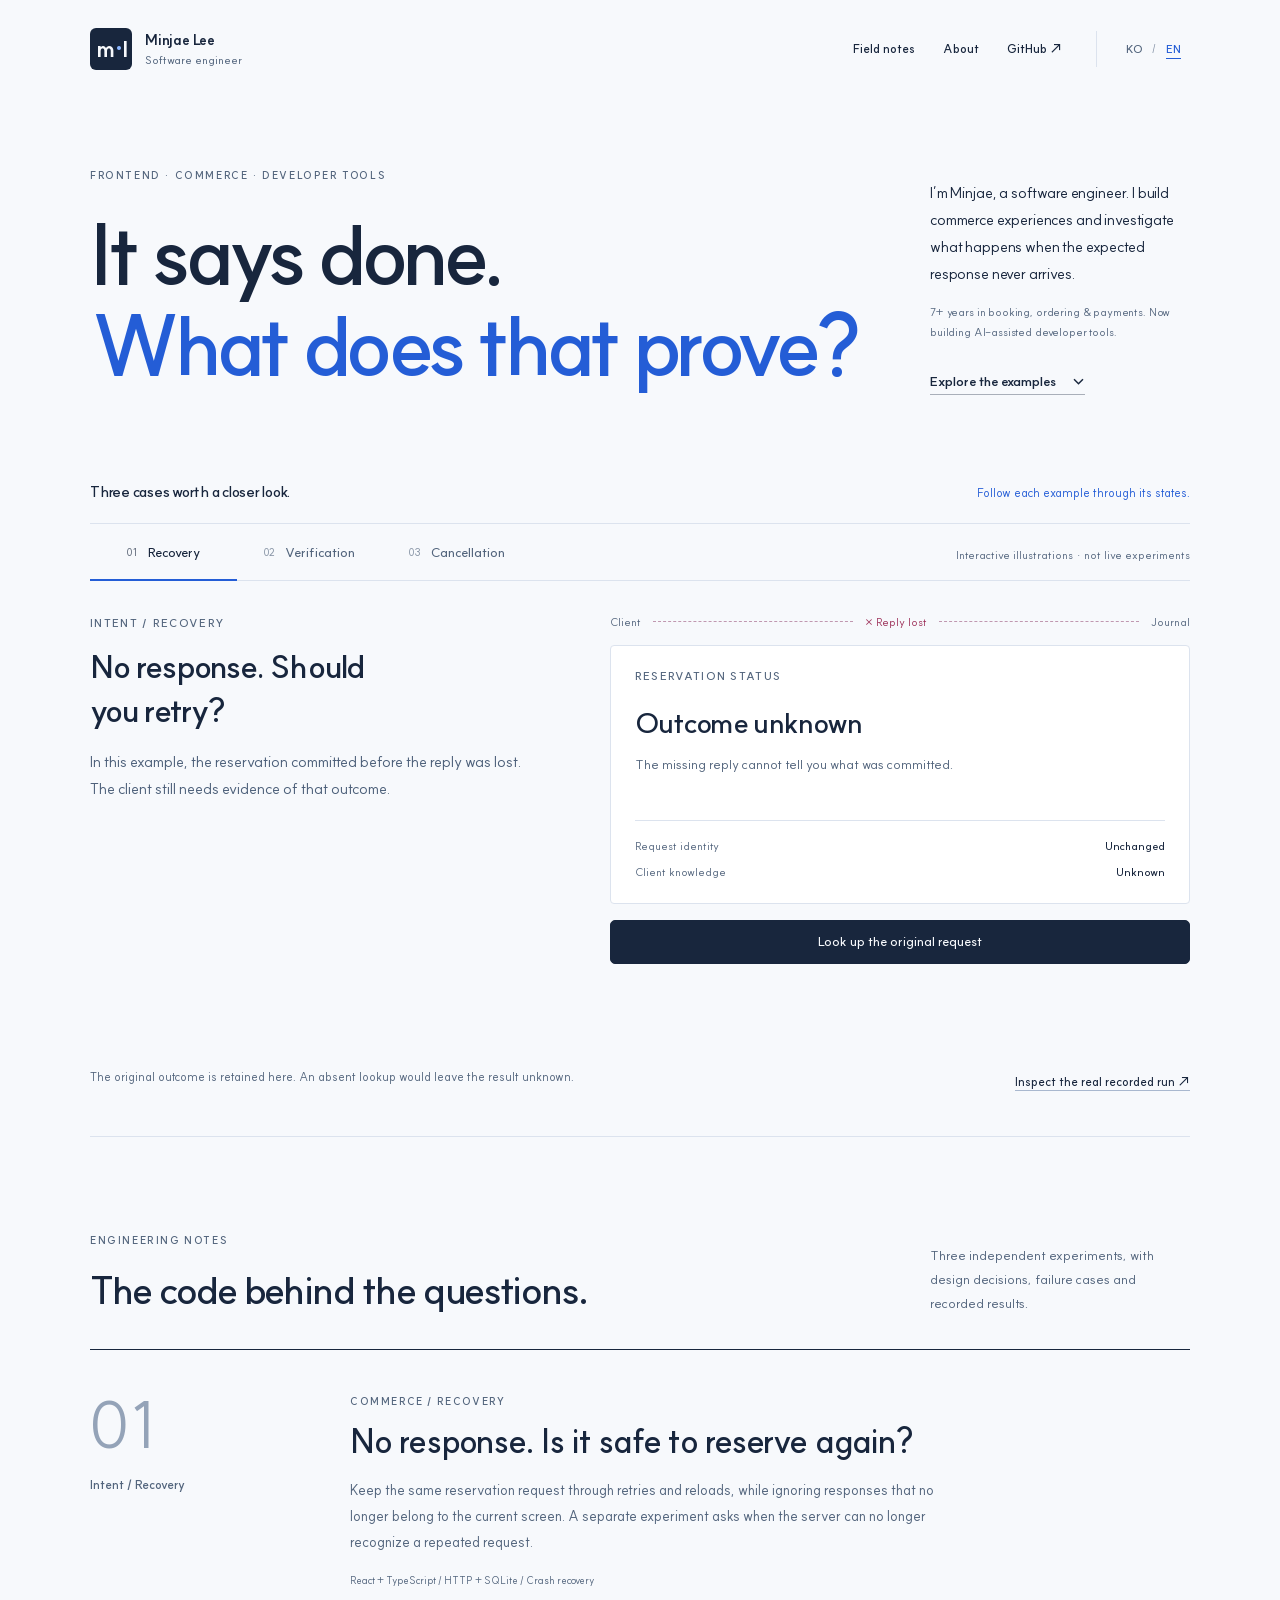
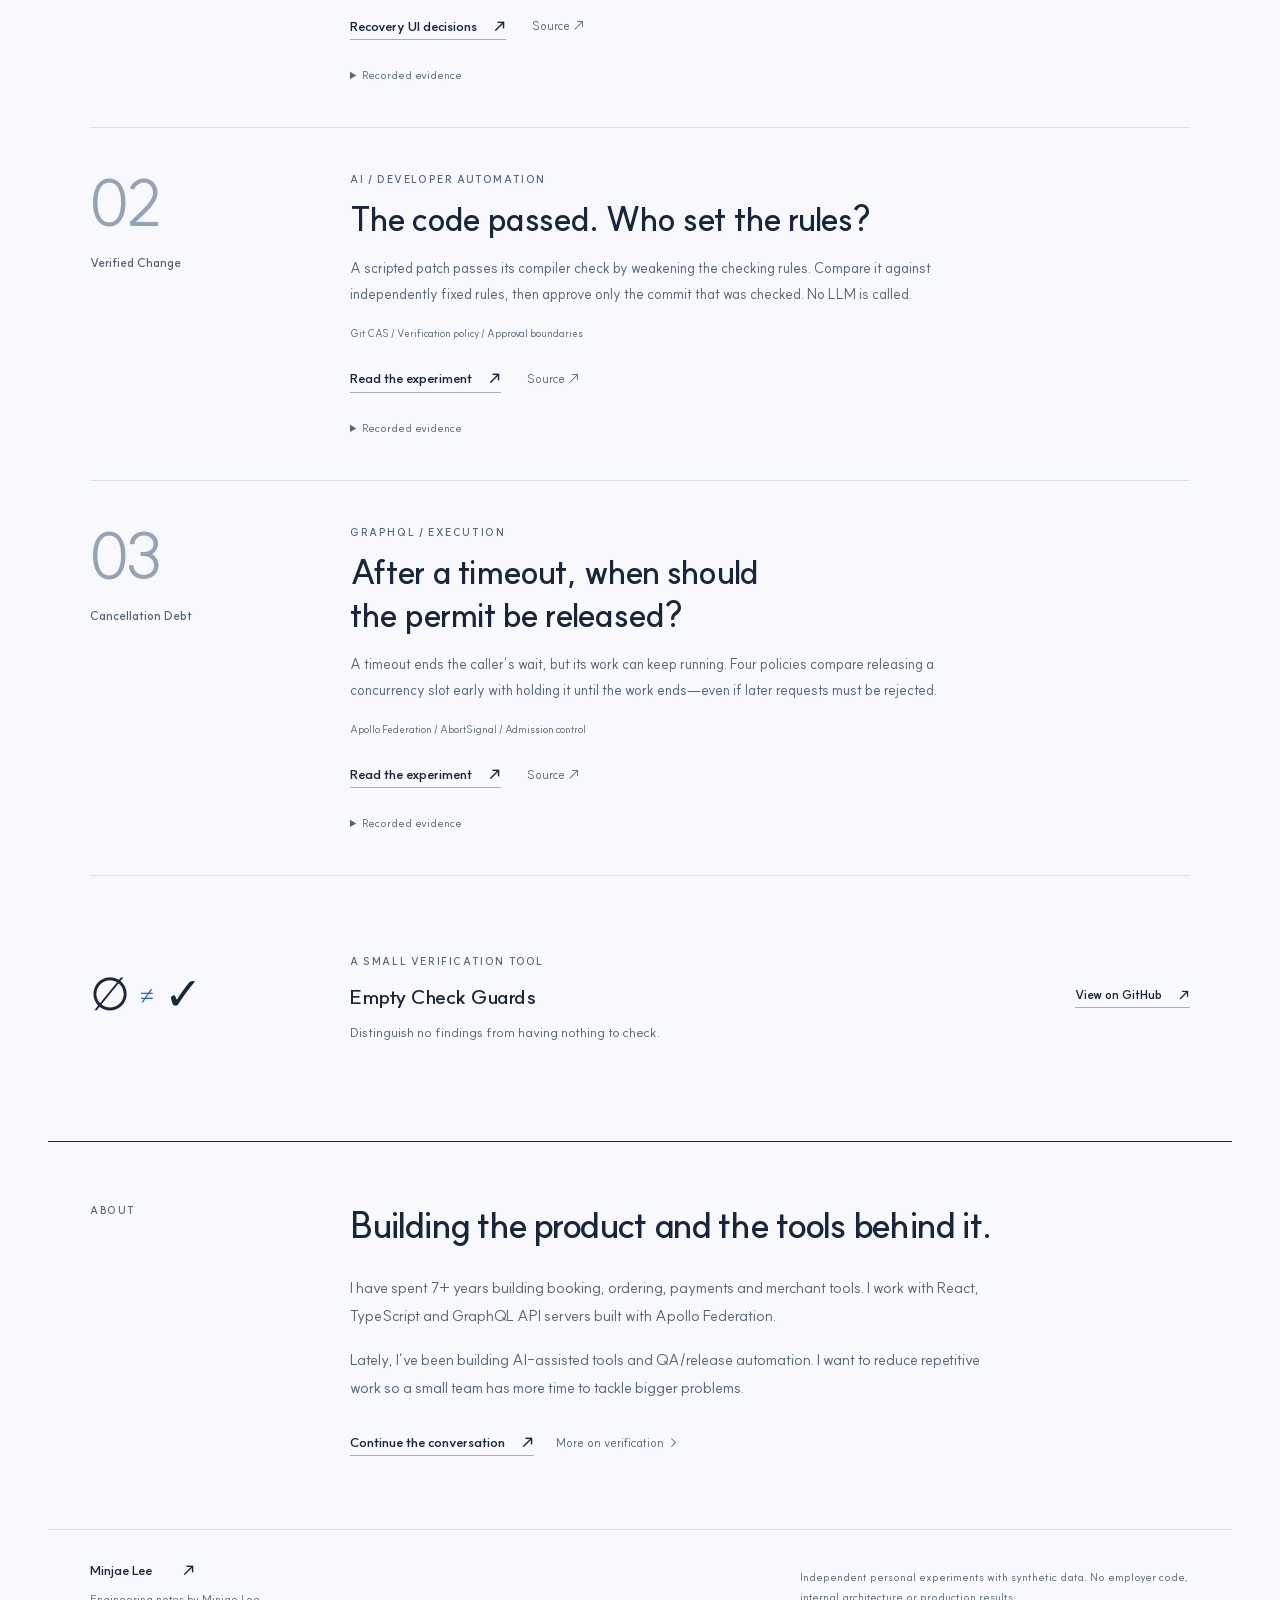
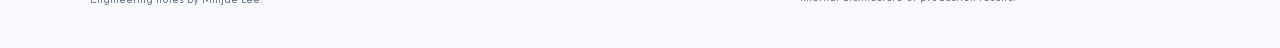
==== commit ea4377f0: "Publish clearer engineering decisions and tradeoffs" ====
--- a/index.html
+++ b/index.html
@@ -194,8 +194,8 @@
           </p>
           <p data-i18n="bioTwo">
             Lately, I’ve been building AI-assisted tools and QA/release
-            automation. I’m interested in how a small team can attempt bigger
-            things without losing its grip on the details.
+            automation. I want to reduce repetitive work so a small team has
+            more time to tackle bigger problems.
           </p>
           <div class="about-links">
             <a
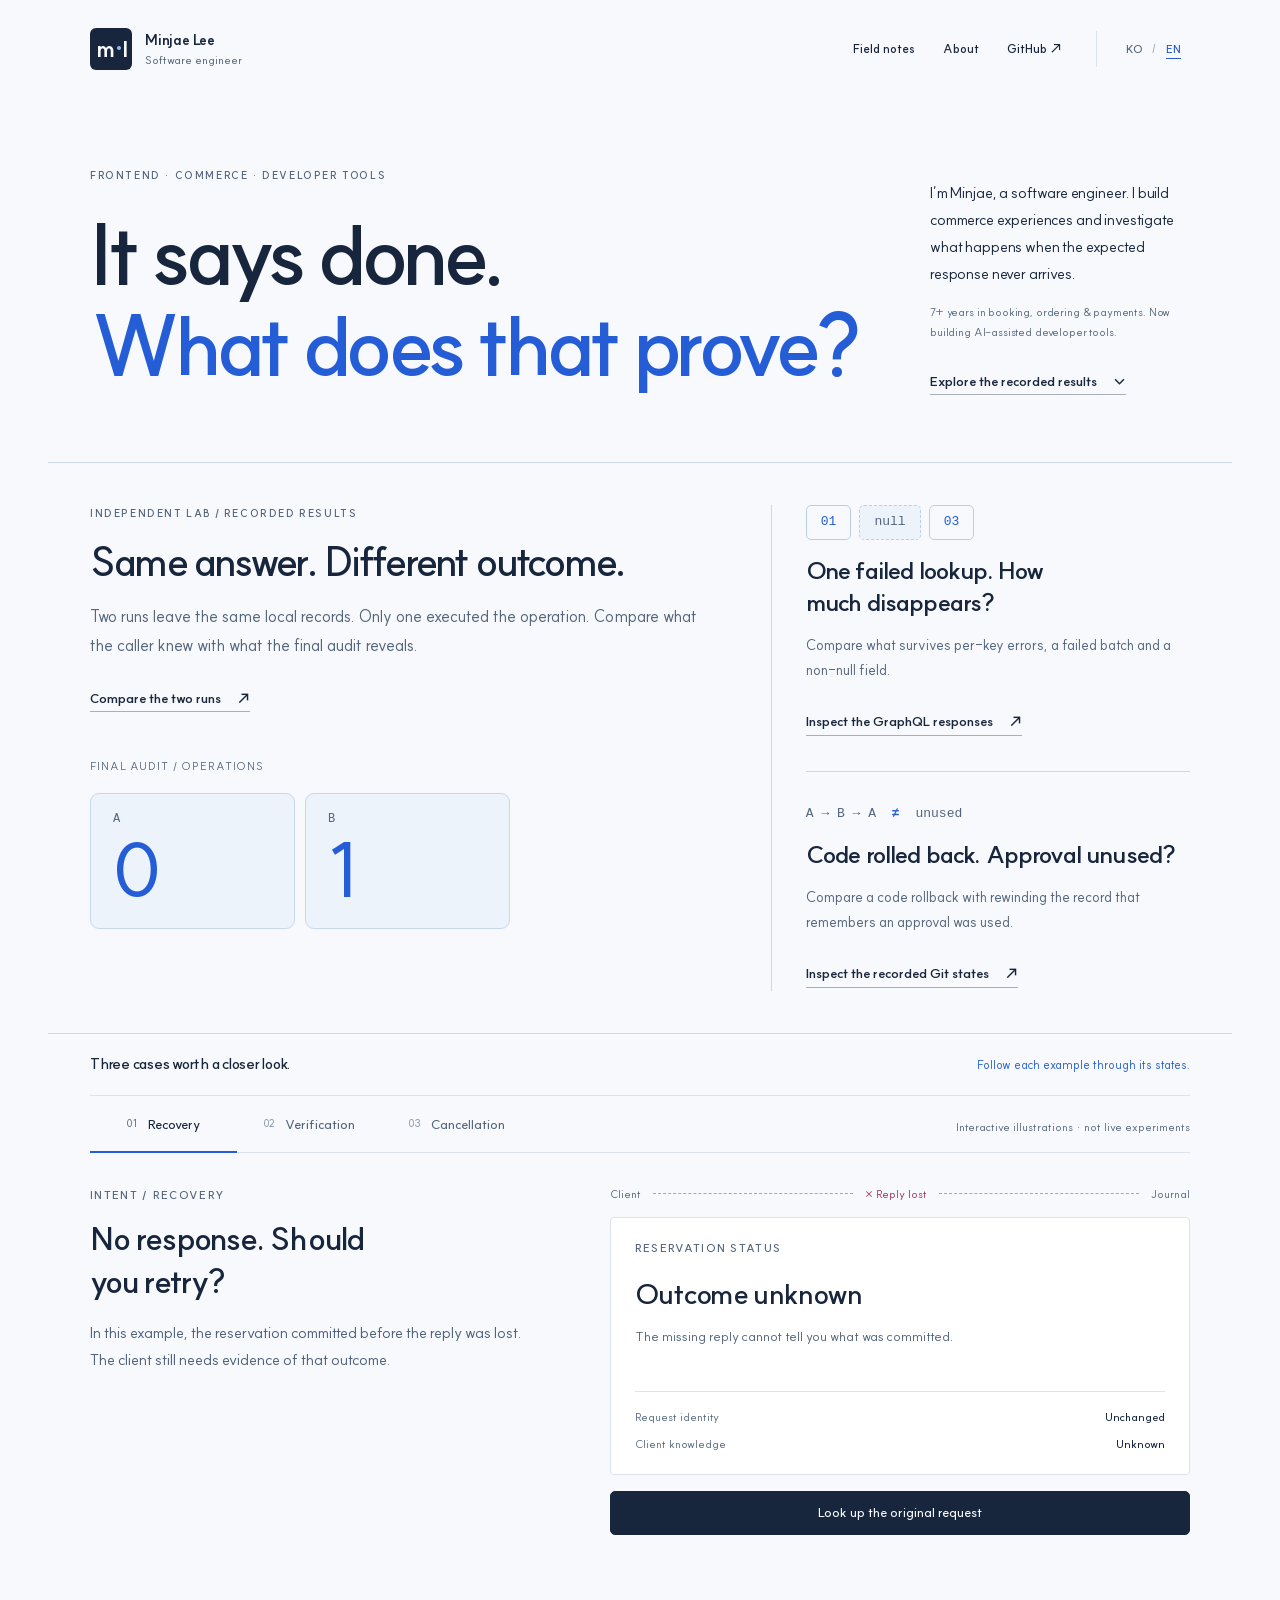
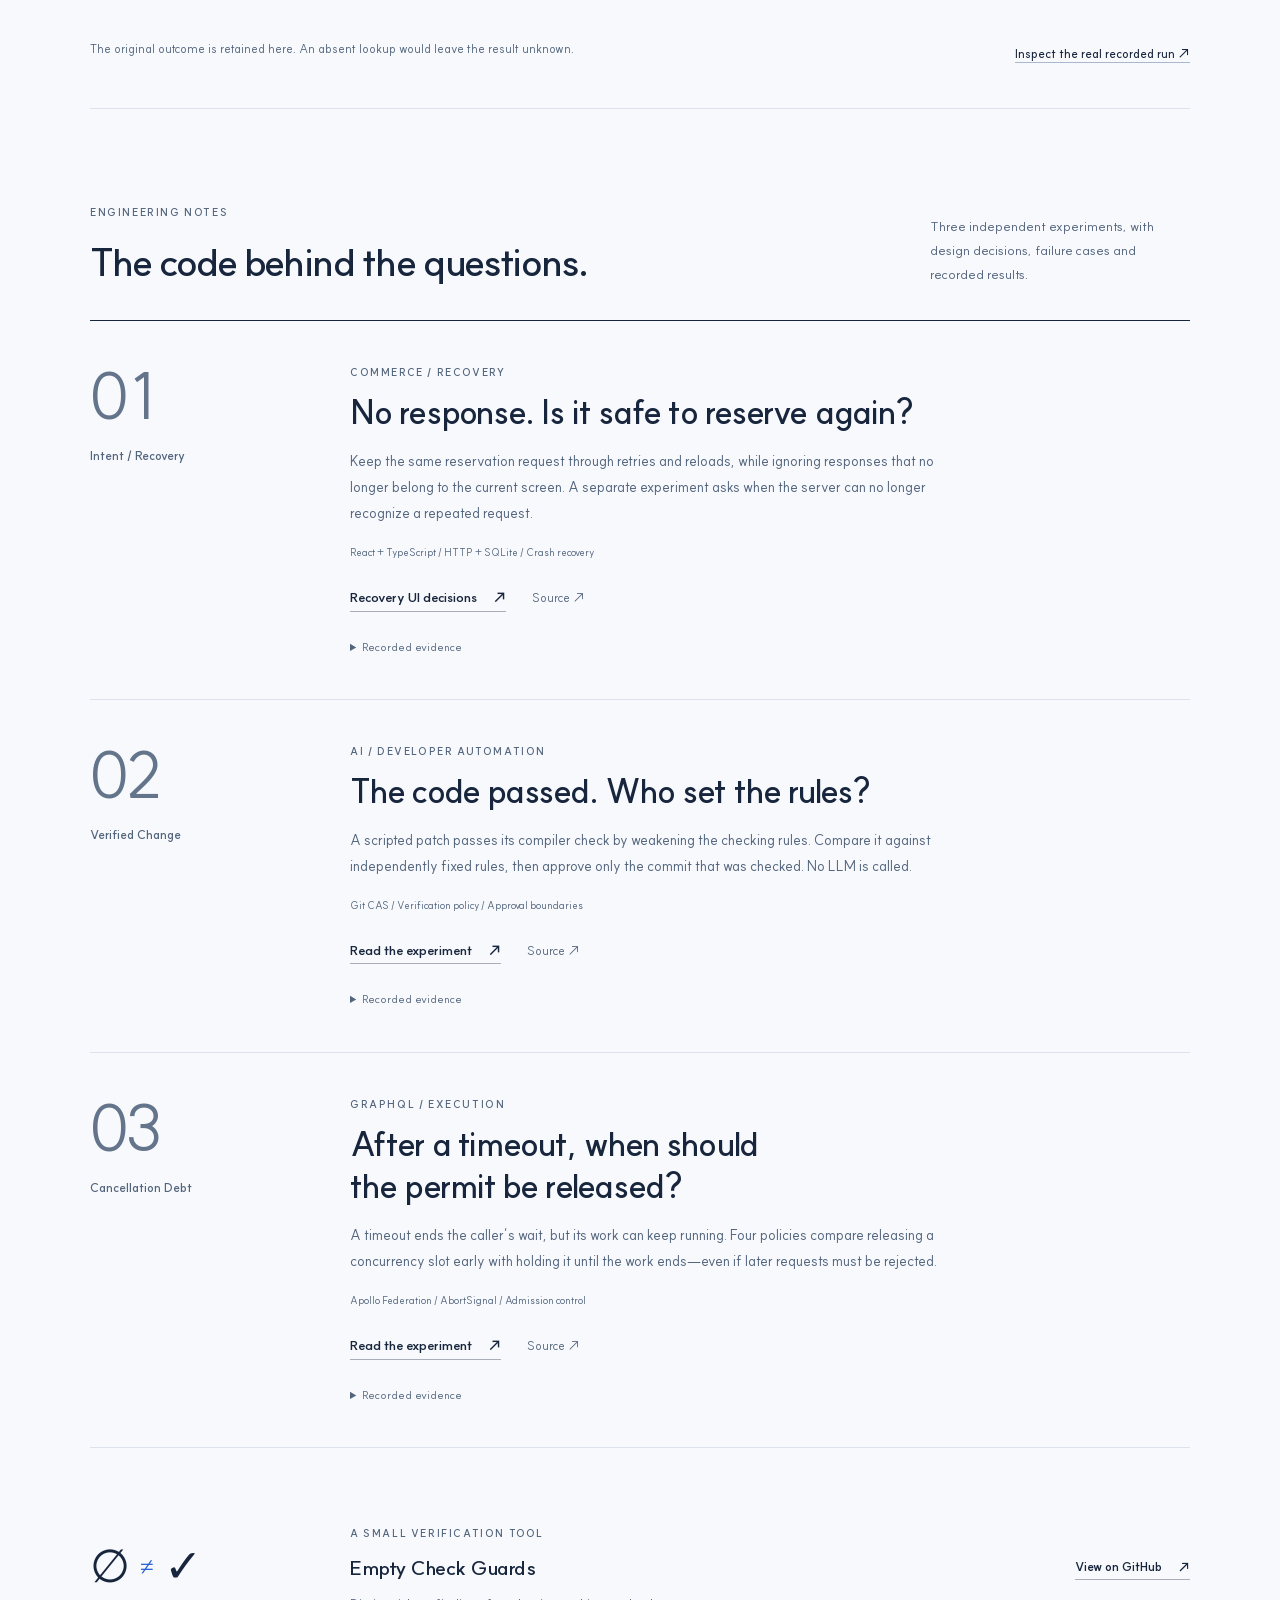
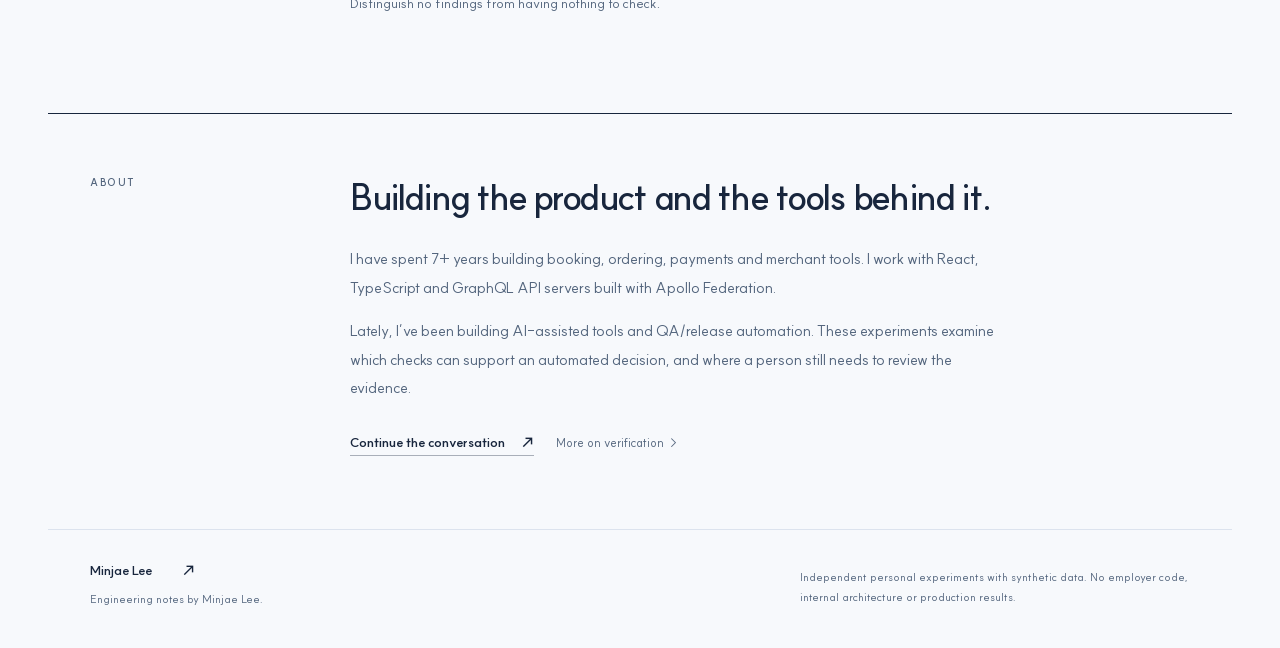
==== commit e16cfdc1: "Publish engineering failure and client cache research" ====
--- a/index.html
+++ b/index.html
@@ -59,8 +59,6 @@
       <a
         class="wordmark"
         href="#top"
-        data-i18n-aria="home"
-        aria-label="Minjae Lee portfolio home"
         ><span class="monogram" aria-hidden="true">m<span>·</span>l</span
         ><span
           >Minjae Lee<span class="wordmark-role" data-i18n="role"
@@ -112,11 +110,37 @@
             7+ years in booking, ordering &amp; payments. Now building
             AI-assisted developer tools.
           </p>
-          <a class="text-link" href="#play"
-            ><span data-i18n="explore">Explore the examples</span
+          <a class="text-link" href="#research"
+            ><span data-i18n="explore">Explore the recorded results</span
             ><span aria-hidden="true">↓</span></a
           >
         </div>
+      </section>
+      <section id="research" class="record-feature wrap" aria-labelledby="record-feature-title">
+        <div class="record-feature-body">
+          <p class="eyebrow" data-i18n="recordEyebrow">INDEPENDENT LAB / RECORDED RESULTS</p>
+          <h2 id="record-feature-title" data-i18n="recordTitle">Same answer. Different outcome.</h2>
+          <p data-i18n="recordLead">Two runs leave the same local records. Only one executed the operation. Compare what the caller knew with what the final audit reveals.</p>
+          <a class="text-link" href="research/what-the-client-knows/"><span data-i18n="recordLink">Compare the two runs</span><span aria-hidden="true">↗</span></a>
+          <div class="record-pair" aria-hidden="true">
+            <span class="record-pair-label" data-i18n="recordVisualLabel">FINAL AUDIT / OPERATIONS</span>
+            <div><span>A</span><strong>0</strong></div><div><span>B</span><strong>1</strong></div>
+          </div>
+        </div>
+        <aside class="record-feature-related">
+          <div class="record-related-item">
+          <span class="mini-response" aria-hidden="true"><i>01</i><b>null</b><i>03</i></span>
+          <h3 data-i18n="partialTitle">One failed lookup. How much disappears?</h3>
+          <p data-i18n="partialLead">Compare what survives per-key errors, a failed batch and a non-null field.</p>
+          <a class="text-link" href="research/partial-data/"><span data-i18n="partialLink">Inspect the GraphQL responses</span><span aria-hidden="true">↗</span></a>
+          </div>
+          <div class="record-related-item">
+            <span class="mini-state" aria-hidden="true">A → B → A <b>≠</b> unused</span>
+            <h3 data-i18n="memoryTitle">Code rolled back. Approval unused?</h3>
+            <p data-i18n="memoryLead">Compare a code rollback with rewinding the record that remembers an approval was used.</p>
+            <a class="text-link" href="research/approval-memory/"><span data-i18n="memoryLink">Inspect the recorded Git states</span><span aria-hidden="true">↗</span></a>
+          </div>
+        </aside>
       </section>
       <section id="play" class="play-section wrap" aria-labelledby="play-title">
         <div class="play-heading">
@@ -194,8 +218,8 @@
           </p>
           <p data-i18n="bioTwo">
             Lately, I’ve been building AI-assisted tools and QA/release
-            automation. I want to reduce repetitive work so a small team has
-            more time to tackle bigger problems.
+            automation. These experiments examine which checks can support an
+            automated decision, and where a person still needs to review the evidence.
           </p>
           <div class="about-links">
             <a
--- a/styles.css
+++ b/styles.css
@@ -315,7 +315,7 @@
   line-height: 1;
   font-weight: 380;
   letter-spacing: -5px;
-  color: #94a3b8;
+  color: #64748b;
   font-variant-numeric: tabular-nums;
   transition: color 160ms ease-out;
 }
@@ -744,3 +744,139 @@
     transition: none !important;
   }
 }
+
+.record-feature {
+  display: grid;
+  grid-template-columns: 1.2fr 0.8fr;
+  gap: 52px;
+  padding-block: 42px;
+  border-block: 1px solid #ccd8e9;
+}
+.record-feature-body {
+  max-width: 660px;
+}
+.record-feature h2 {
+  font-size: clamp(26px, 3.5vw, 40px);
+  letter-spacing: -0.045em;
+  line-height: 1.25;
+  margin: 14px 0;
+}
+.record-feature p:not(.eyebrow) {
+  color: #53657d;
+  line-height: 1.8;
+  margin-bottom: 22px;
+}
+.record-feature-related {
+  border-left: 1px solid #ccd8e9;
+  padding-left: 34px;
+}
+.record-feature-related h3 {
+  font-size: 24px;
+  line-height: 1.35;
+  letter-spacing: -0.035em;
+  margin: 14px 0;
+}
+.record-feature-related p {
+  font-size: 14px;
+}
+html:lang(ko) .record-feature {
+  word-break: keep-all;
+  overflow-wrap: break-word;
+}
+.record-feature h2,
+.record-feature h3 {
+  text-wrap: balance;
+}
+.mini-response {
+  display: flex;
+  gap: 8px;
+  font:
+    13px/1.3 ui-monospace,
+    Consolas,
+    "Liberation Mono",
+    monospace;
+  color: #245dd6;
+}
+.mini-response i,
+.mini-response b {
+  font-style: normal;
+  font-weight: 500;
+  padding: 8px 14px;
+  border: 1px solid #b9cee9;
+  border-radius: 5px;
+}
+.mini-response b {
+  border-style: dashed;
+  background: #edf3fb;
+  color: #53657d;
+}
+.record-related-item + .record-related-item {
+  border-top: 1px solid #ccd8e9;
+  margin-top: 32px;
+  padding-top: 26px;
+}
+.mini-state {
+  font:
+    13px/1.6 ui-monospace,
+    Consolas,
+    "Liberation Mono",
+    monospace;
+  color: #53657d;
+}
+.mini-state b {
+  color: #245dd6;
+  padding-inline: 8px;
+}
+.record-pair {
+  display: grid;
+  grid-template-columns: 1fr 1fr;
+  gap: 10px;
+  margin-top: 42px;
+  max-width: 420px;
+}
+.record-pair-label {
+  grid-column: 1 / -1;
+  font-size: 11px;
+  color: #53657d;
+  letter-spacing: 0.08em;
+  margin-bottom: 8px;
+}
+.record-pair > div {
+  display: flex;
+  flex-direction: column;
+  padding: 16px 22px;
+  background: #edf3fb;
+  border: 1px solid #c7d7ed;
+  border-radius: 9px;
+}
+.record-pair > div > span {
+  font:
+    12px/1.5 ui-monospace,
+    Consolas,
+    "Liberation Mono",
+    monospace;
+  color: #53657d;
+}
+.record-pair strong {
+  color: #245dd6;
+  font-size: 76px;
+  font-weight: 500;
+  line-height: 1.1;
+  letter-spacing: -0.06em;
+}
+@media (max-width: 650px) {
+  .record-feature {
+    grid-template-columns: 1fr;
+    gap: 0;
+    padding-block: 28px;
+  }
+  .record-feature-related {
+    border-left: 0;
+    border-top: 1px solid #ccd8e9;
+    padding: 24px 0 0;
+    margin-top: 26px;
+  }
+  .record-feature p:not(.eyebrow) {
+    font-size: 14px;
+  }
+}
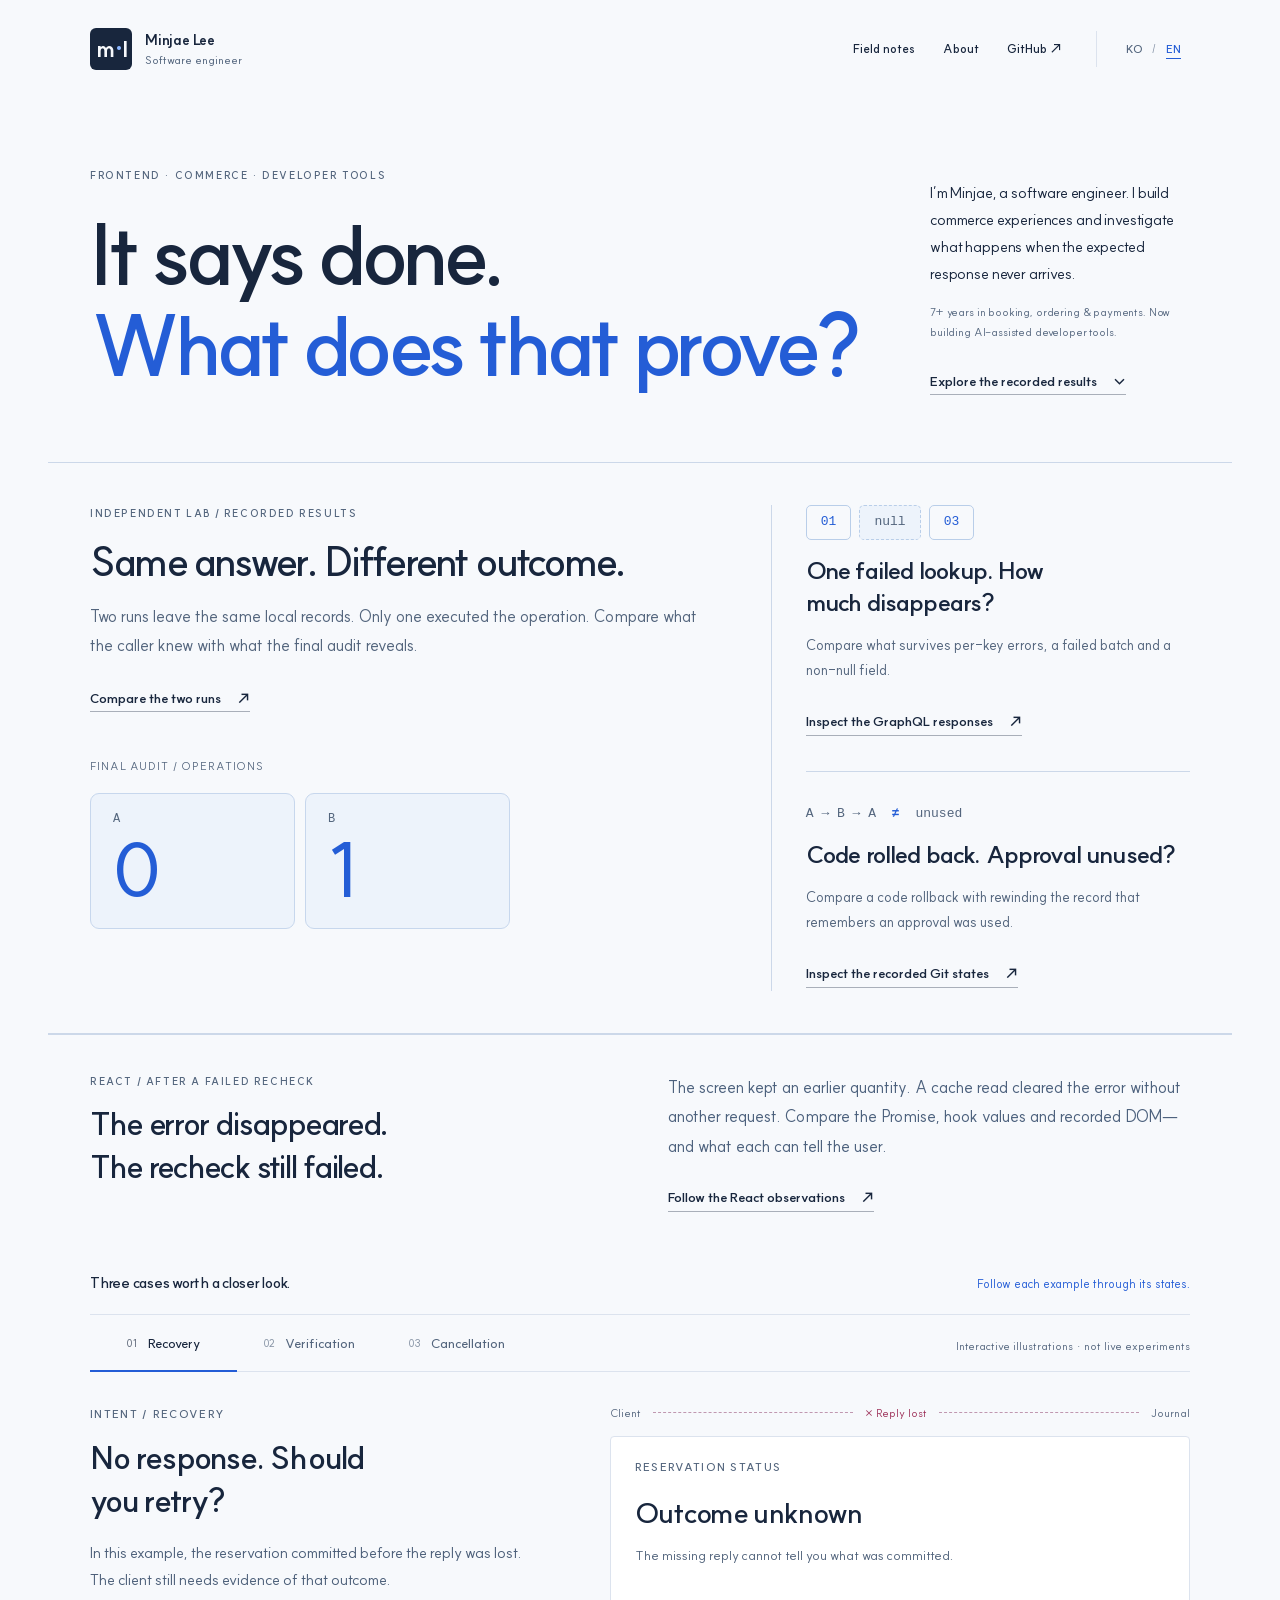
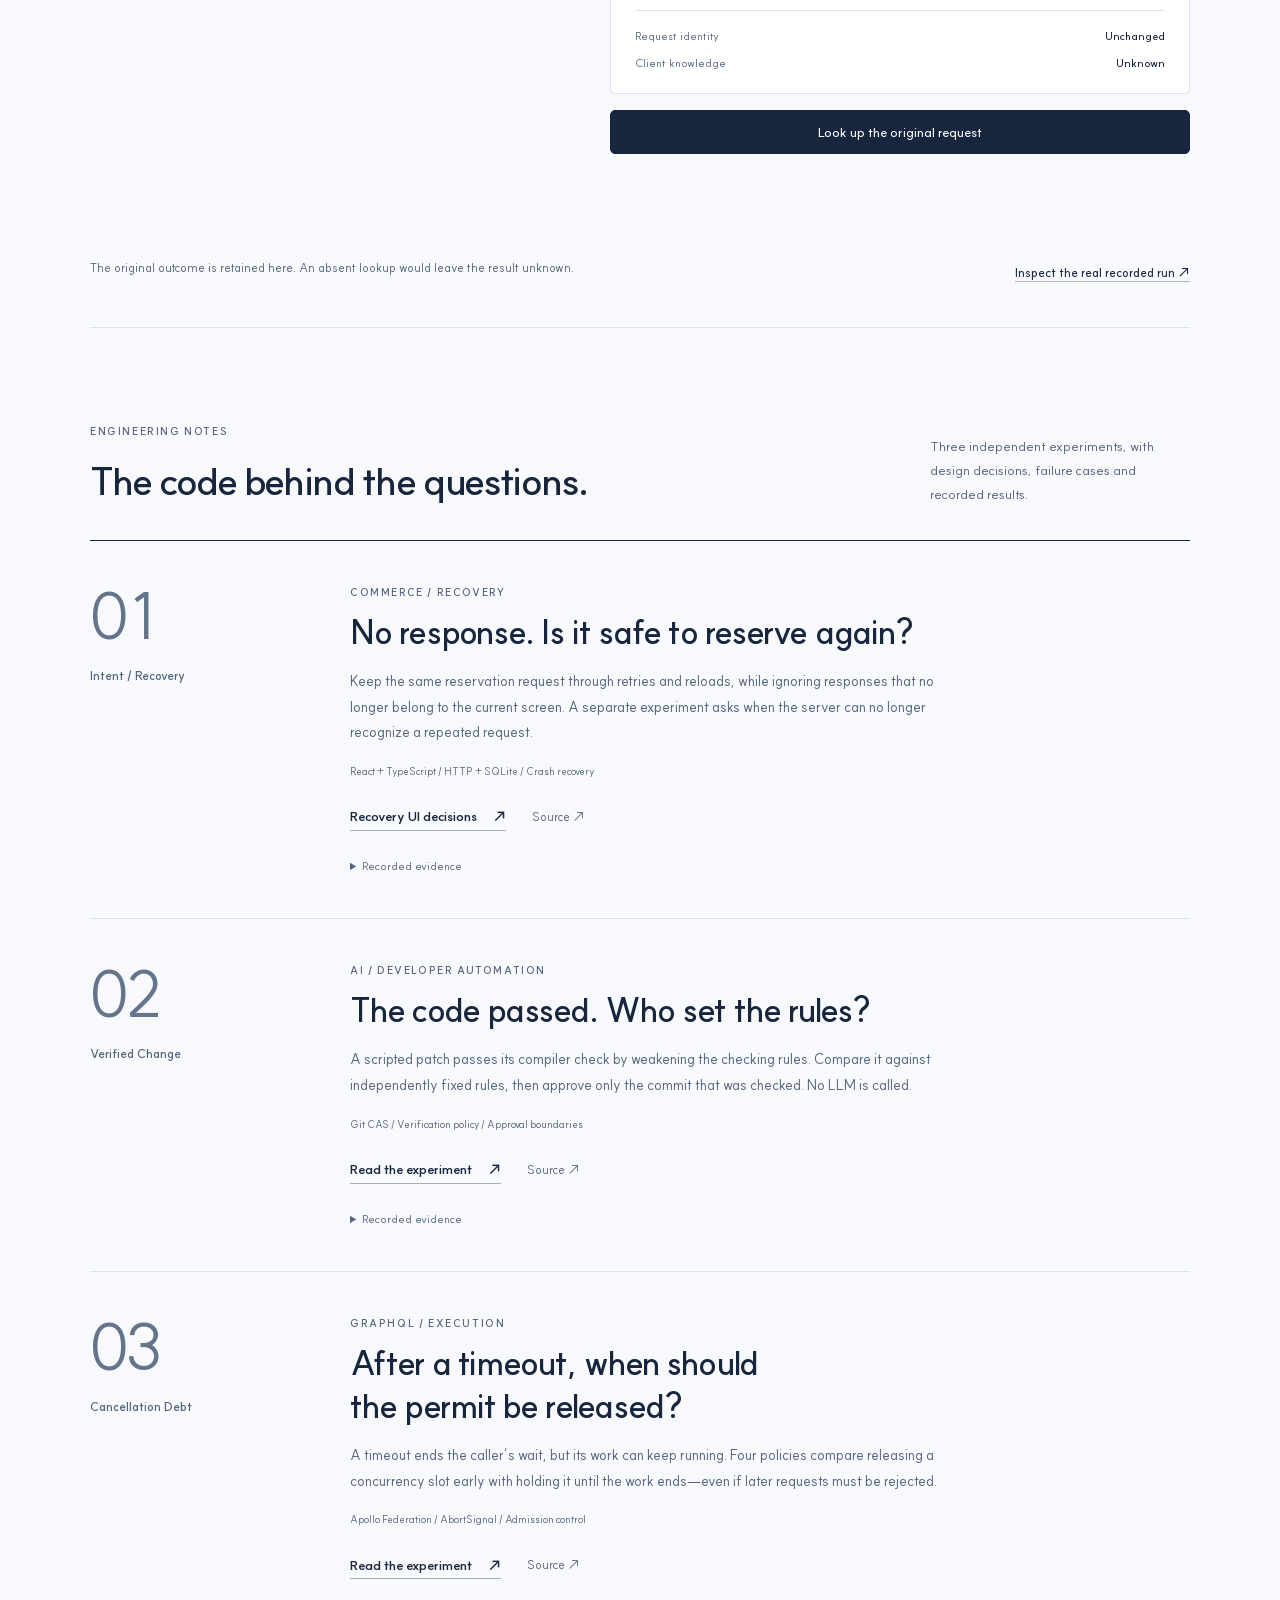
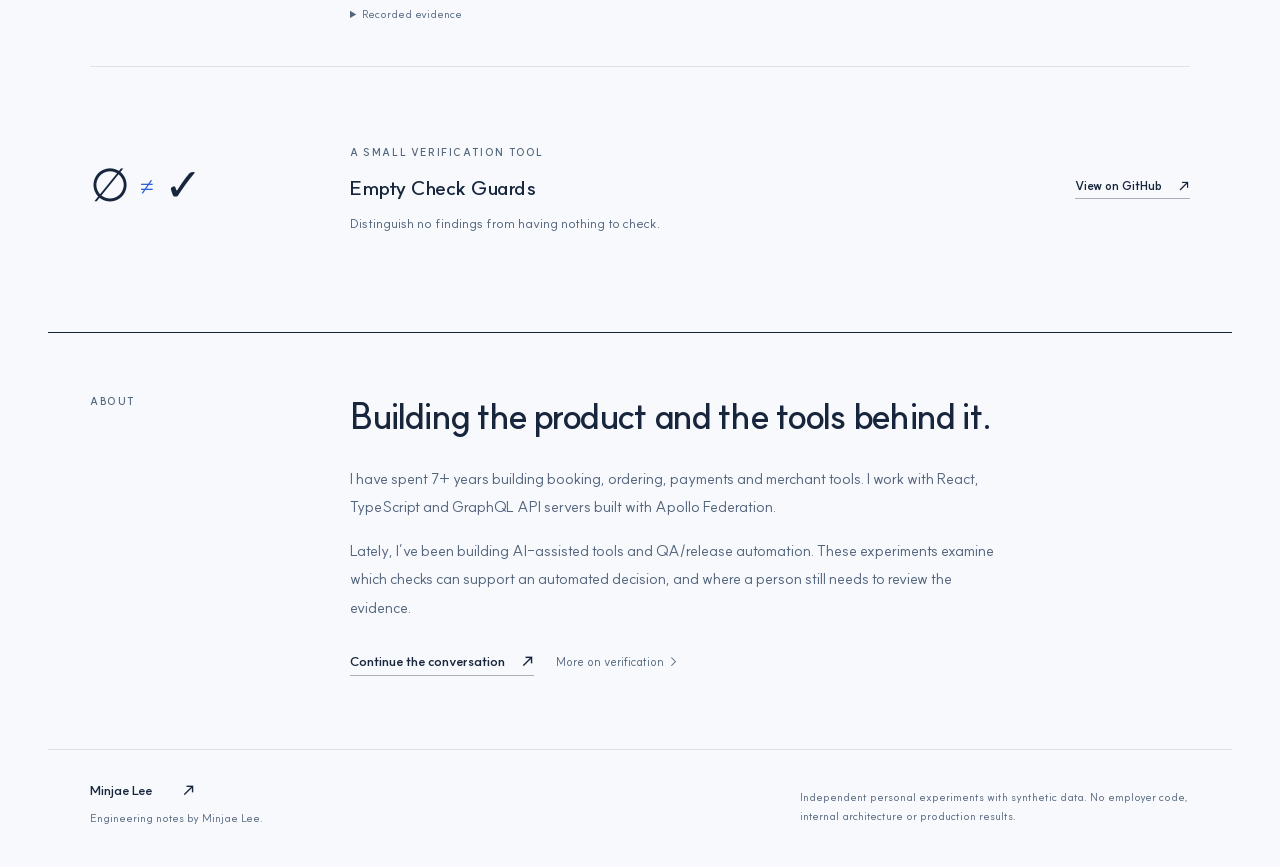
==== commit 0d0371ee: "Publish React recheck observations and design notes" ====
--- a/index.html
+++ b/index.html
@@ -142,6 +142,16 @@
           </div>
         </aside>
       </section>
+      <section class="react-followup wrap" aria-labelledby="react-followup-title">
+        <div>
+          <p class="eyebrow" data-i18n="reactLabel">REACT / AFTER A FAILED RECHECK</p>
+          <h2 id="react-followup-title" data-i18n="reactTitle">The error disappeared. The recheck still failed.</h2>
+        </div>
+        <div>
+          <p data-i18n="reactLead">The screen kept an earlier quantity. A cache read cleared the error without another request. Compare the Promise, hook values and recorded DOM—and what each can tell the user.</p>
+          <a class="text-link" href="research/react-recheck/"><span data-i18n="reactLink">Follow the React observations</span><span aria-hidden="true">↗</span></a>
+        </div>
+      </section>
       <section id="play" class="play-section wrap" aria-labelledby="play-title">
         <div class="play-heading">
           <h2 id="play-title" data-i18n="playTitle">
--- a/styles.css
+++ b/styles.css
@@ -880,3 +880,9 @@
     font-size: 14px;
   }
 }
+
+/* A follow-up reading path, not an additional flagship project. */
+.react-followup { display:grid; grid-template-columns: 1fr 1fr; gap:56px; padding-block:38px; border-top:1px solid #ccd8e9; }
+.react-followup h2 { font-size:clamp(23px,2.5vw,34px); line-height:1.35; letter-spacing:-.035em; margin:12px 0 0; max-width:24ch; text-wrap:balance; }
+.react-followup p:not(.eyebrow) { margin:0 0 20px; color:#4c617d; line-height:1.85; }
+@media(max-width:650px) { .react-followup { grid-template-columns:1fr; gap:20px; padding-block:28px; } .react-followup p:not(.eyebrow) { font-size:14px; } }
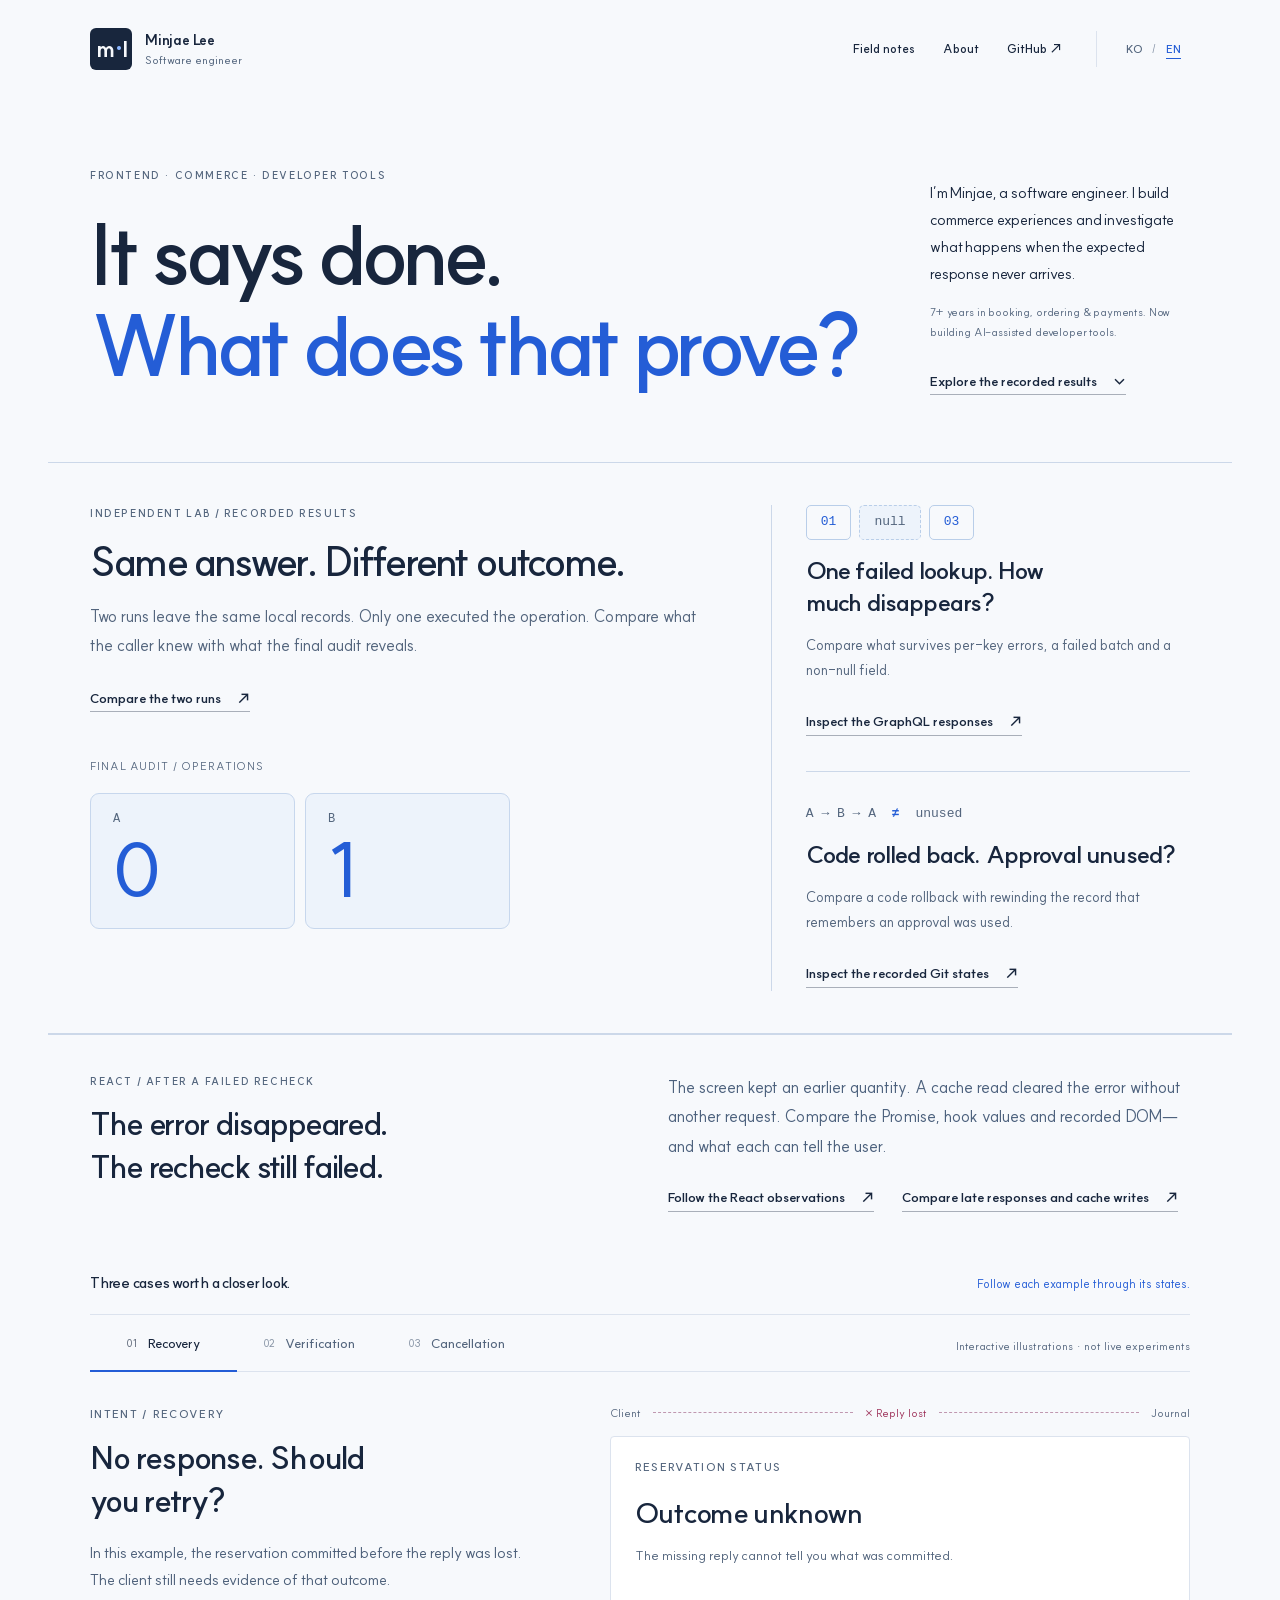
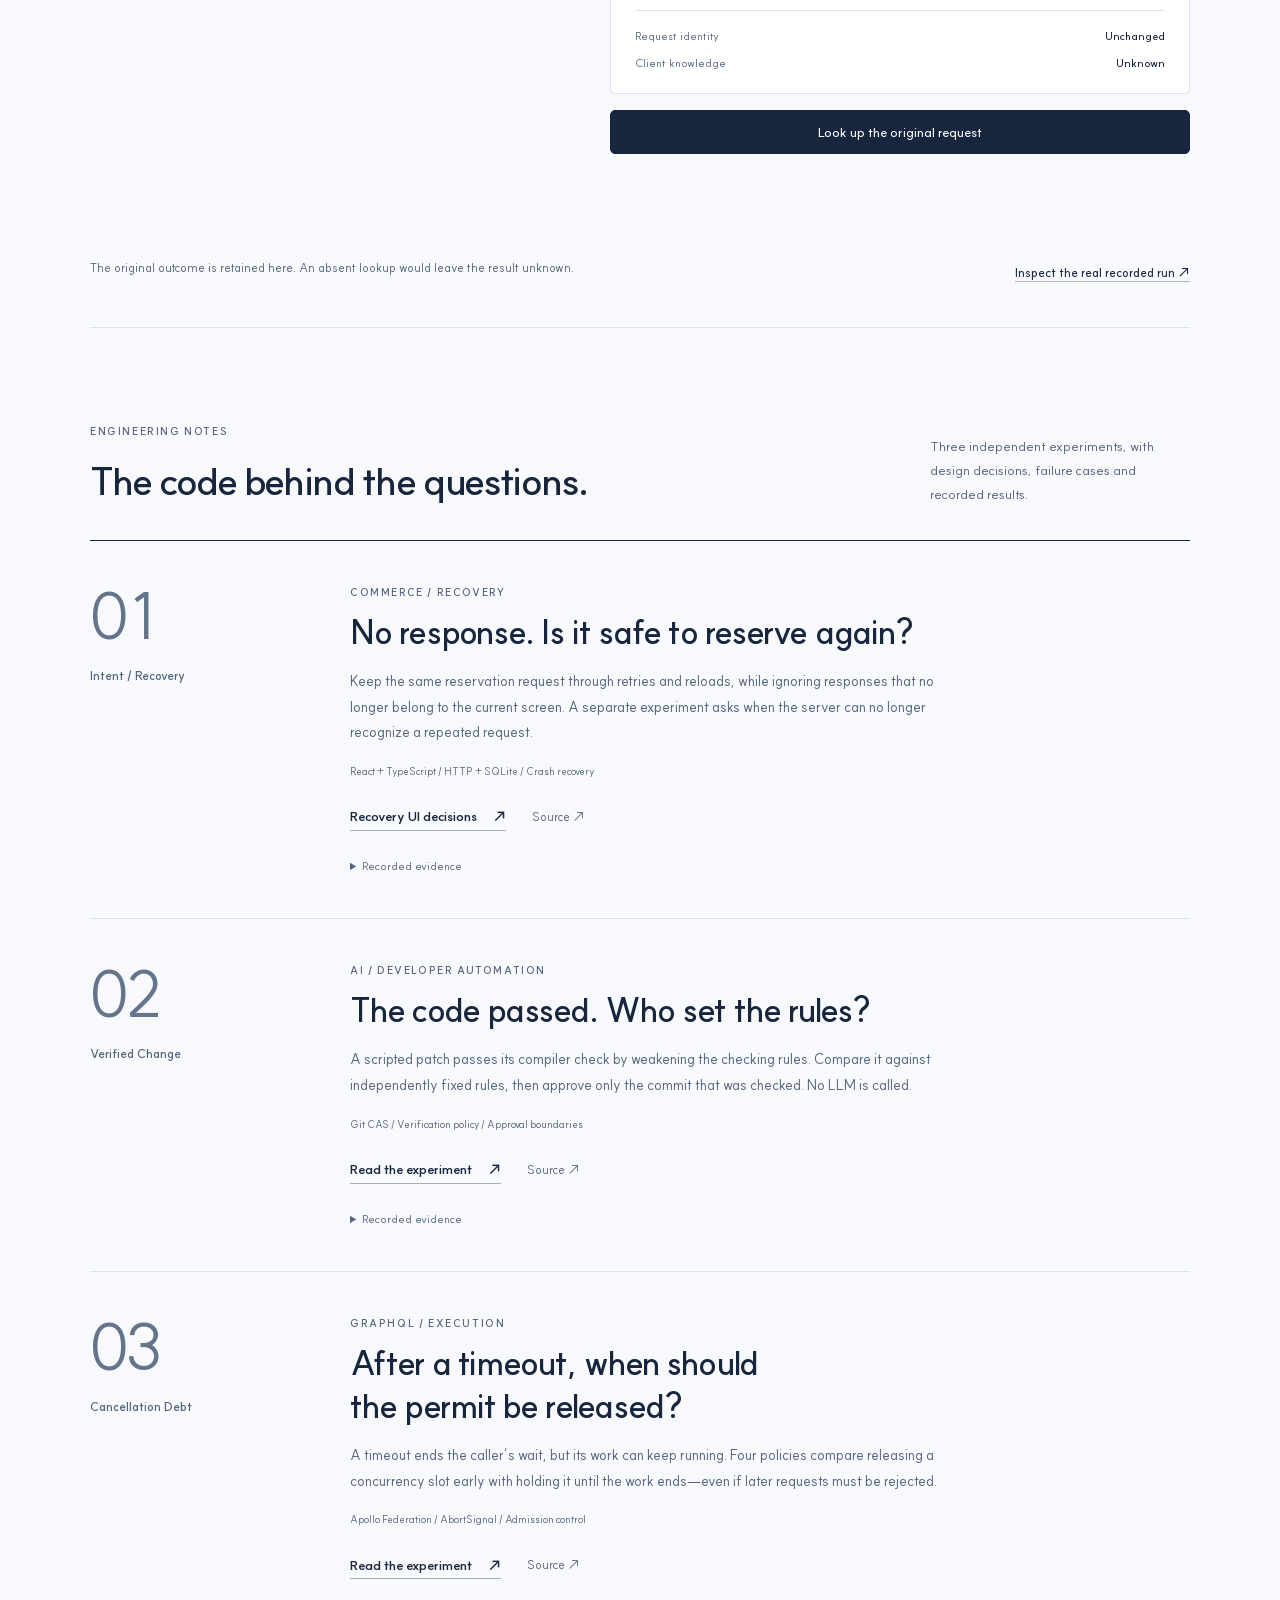
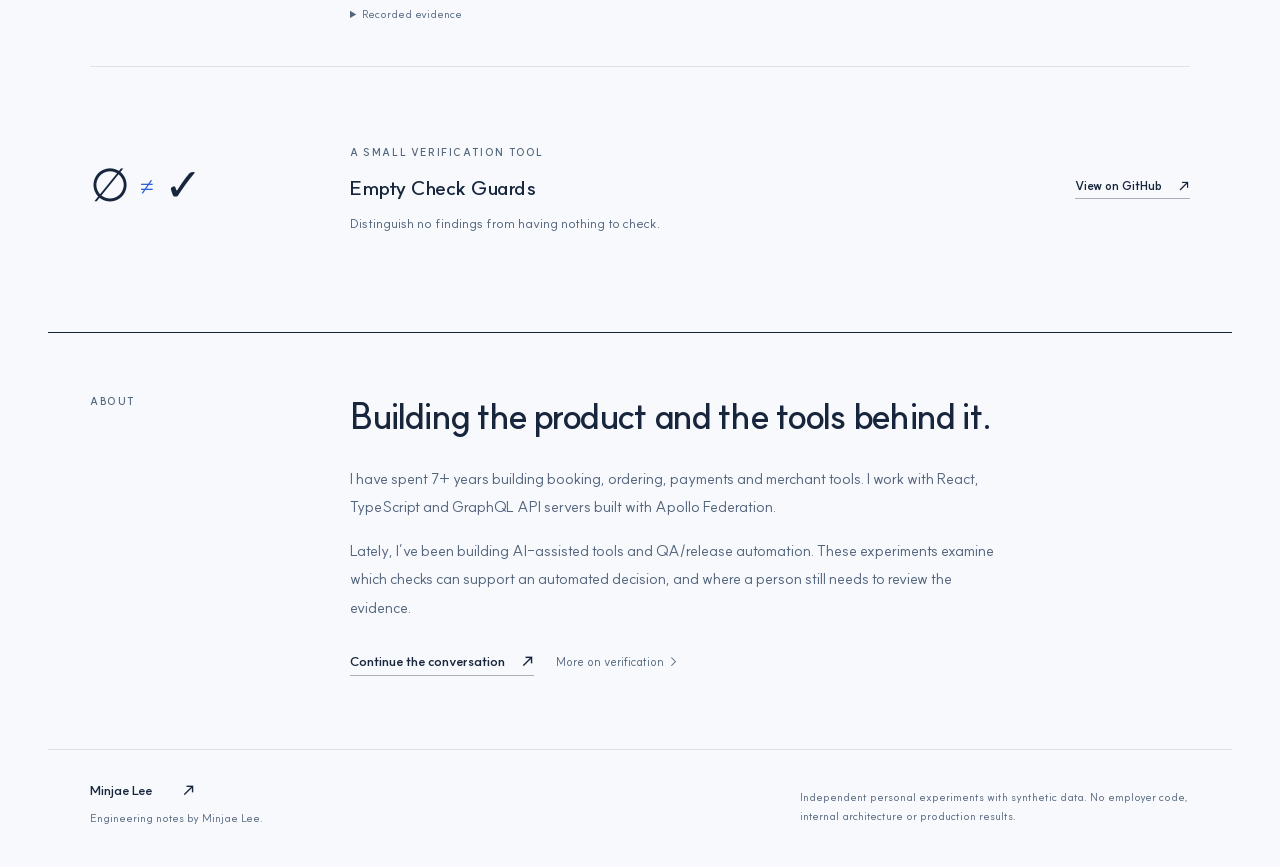
==== commit 7a4fe399: "Publish controlled React race comparisons and design notes" ====
--- a/index.html
+++ b/index.html
@@ -149,7 +149,10 @@
         </div>
         <div>
           <p data-i18n="reactLead">The screen kept an earlier quantity. A cache read cleared the error without another request. Compare the Promise, hook values and recorded DOM—and what each can tell the user.</p>
-          <a class="text-link" href="research/react-recheck/"><span data-i18n="reactLink">Follow the React observations</span><span aria-hidden="true">↗</span></a>
+            <div class="react-links">
+              <a class="text-link" href="research/react-recheck/"><span data-i18n="reactLink">Follow the React observations</span><span aria-hidden="true">↗</span></a>
+              <a class="text-link" href="research/react-attempts/"><span data-i18n="reactAttemptsLink">Compare late responses and cache writes</span><span aria-hidden="true">↗</span></a>
+            </div>
         </div>
       </section>
       <section id="play" class="play-section wrap" aria-labelledby="play-title">
--- a/styles.css
+++ b/styles.css
@@ -886,3 +886,9 @@
 .react-followup h2 { font-size:clamp(23px,2.5vw,34px); line-height:1.35; letter-spacing:-.035em; margin:12px 0 0; max-width:24ch; text-wrap:balance; }
 .react-followup p:not(.eyebrow) { margin:0 0 20px; color:#4c617d; line-height:1.85; }
 @media(max-width:650px) { .react-followup { grid-template-columns:1fr; gap:20px; padding-block:28px; } .react-followup p:not(.eyebrow) { font-size:14px; } }
+.react-links {
+  display: flex;
+  flex-wrap: wrap;
+  align-items: flex-start;
+  gap: 16px 28px;
+}
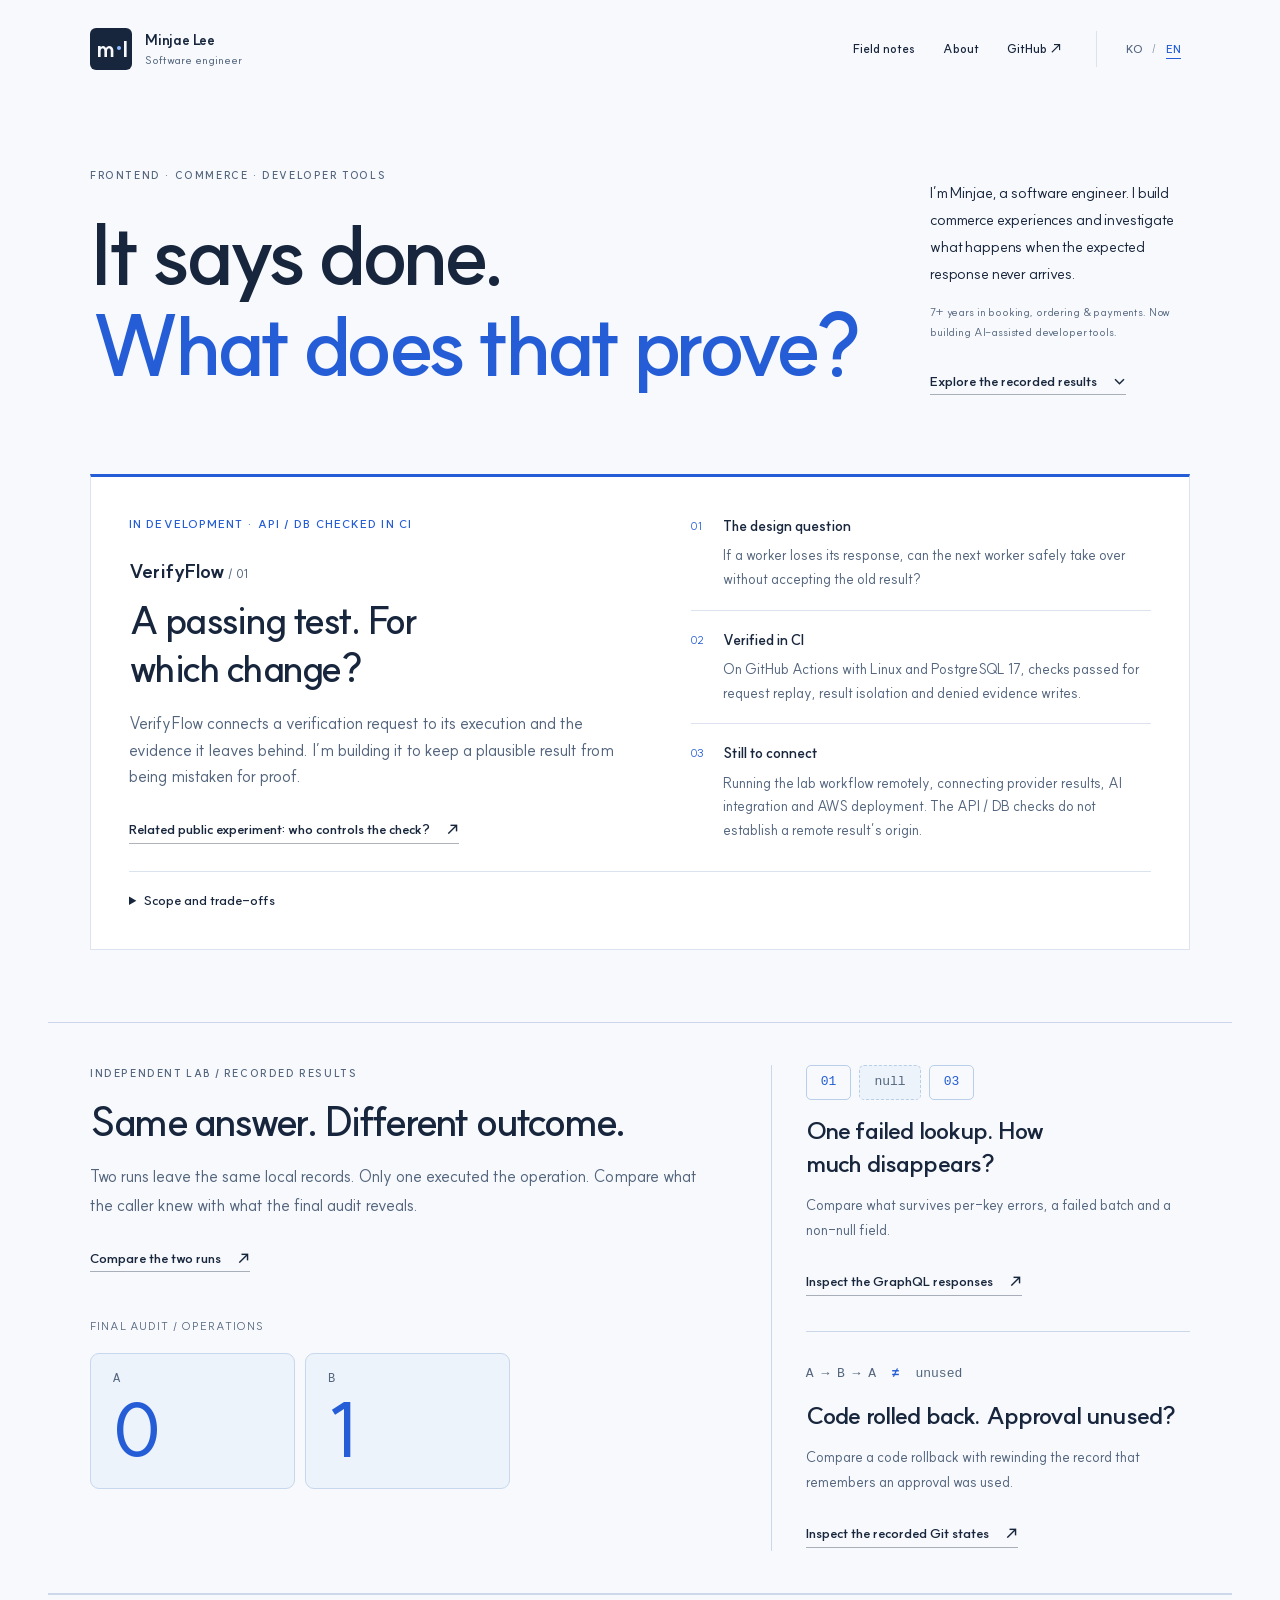
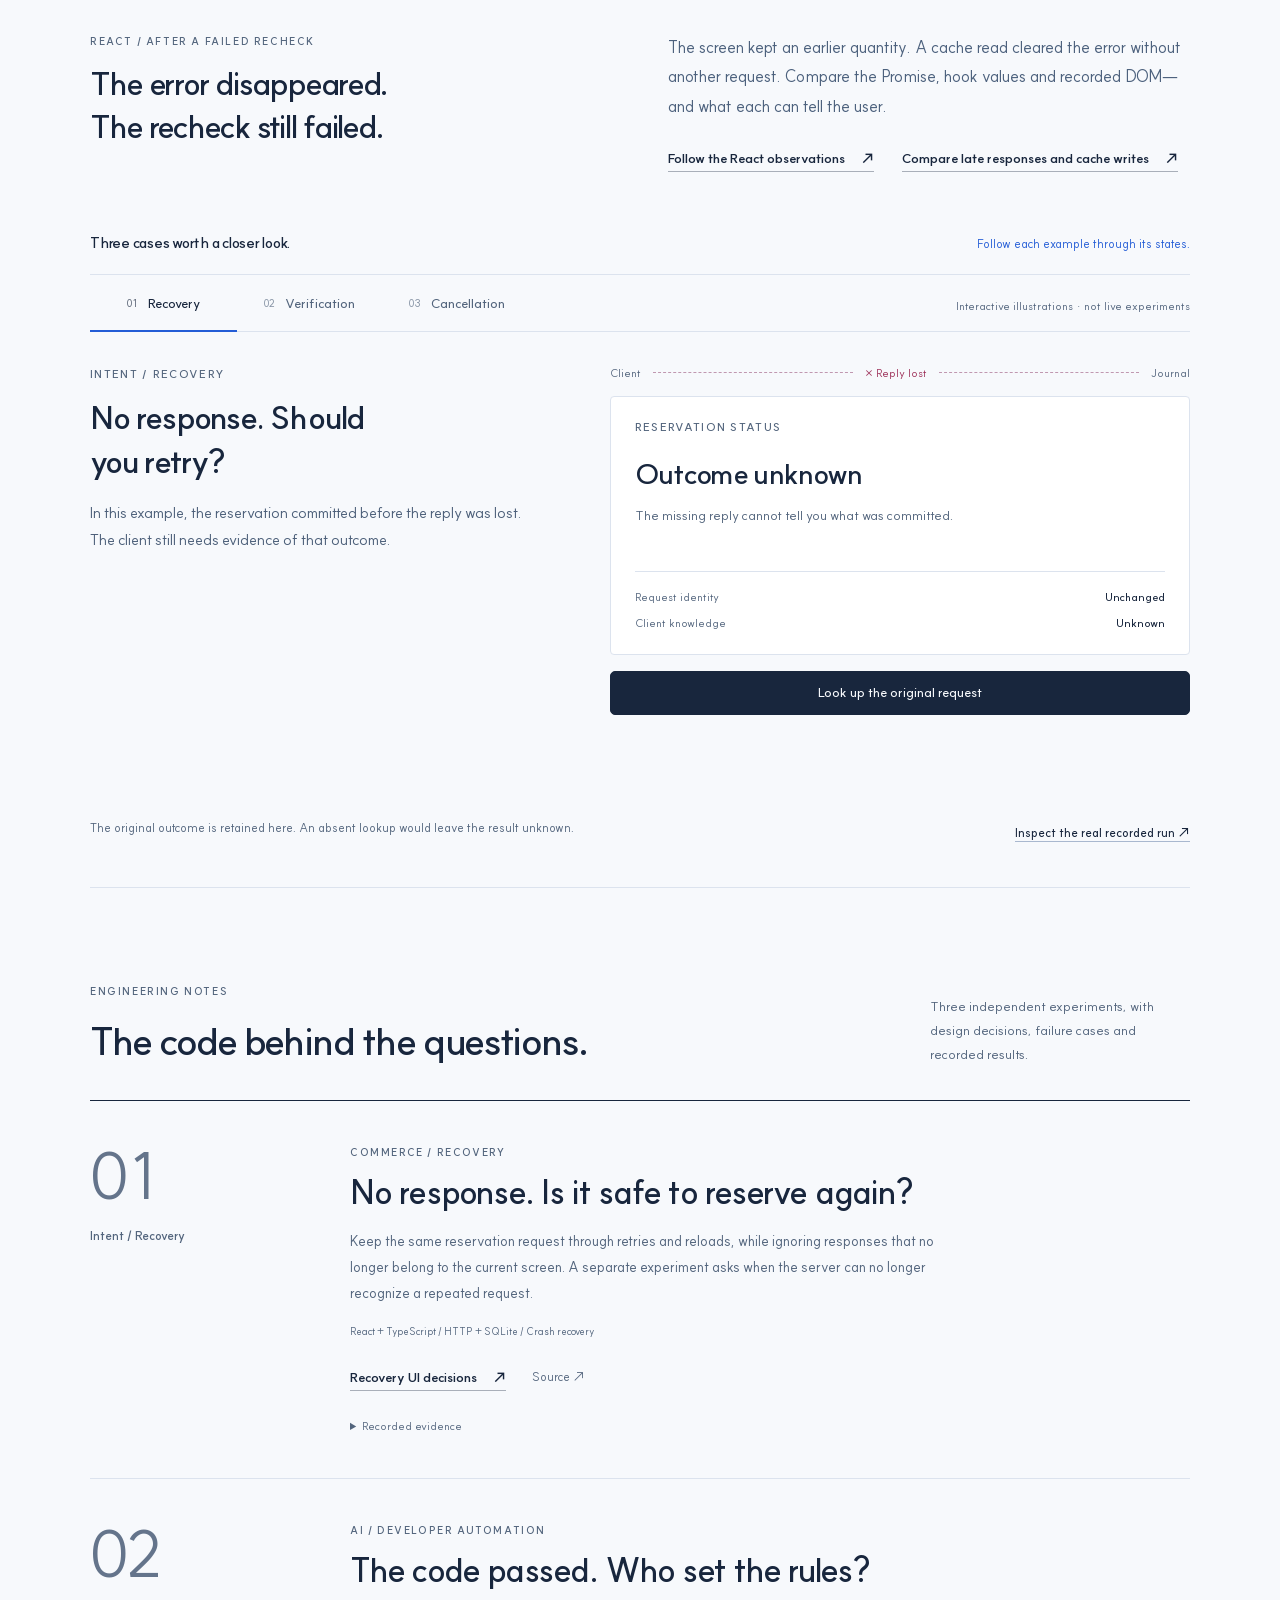
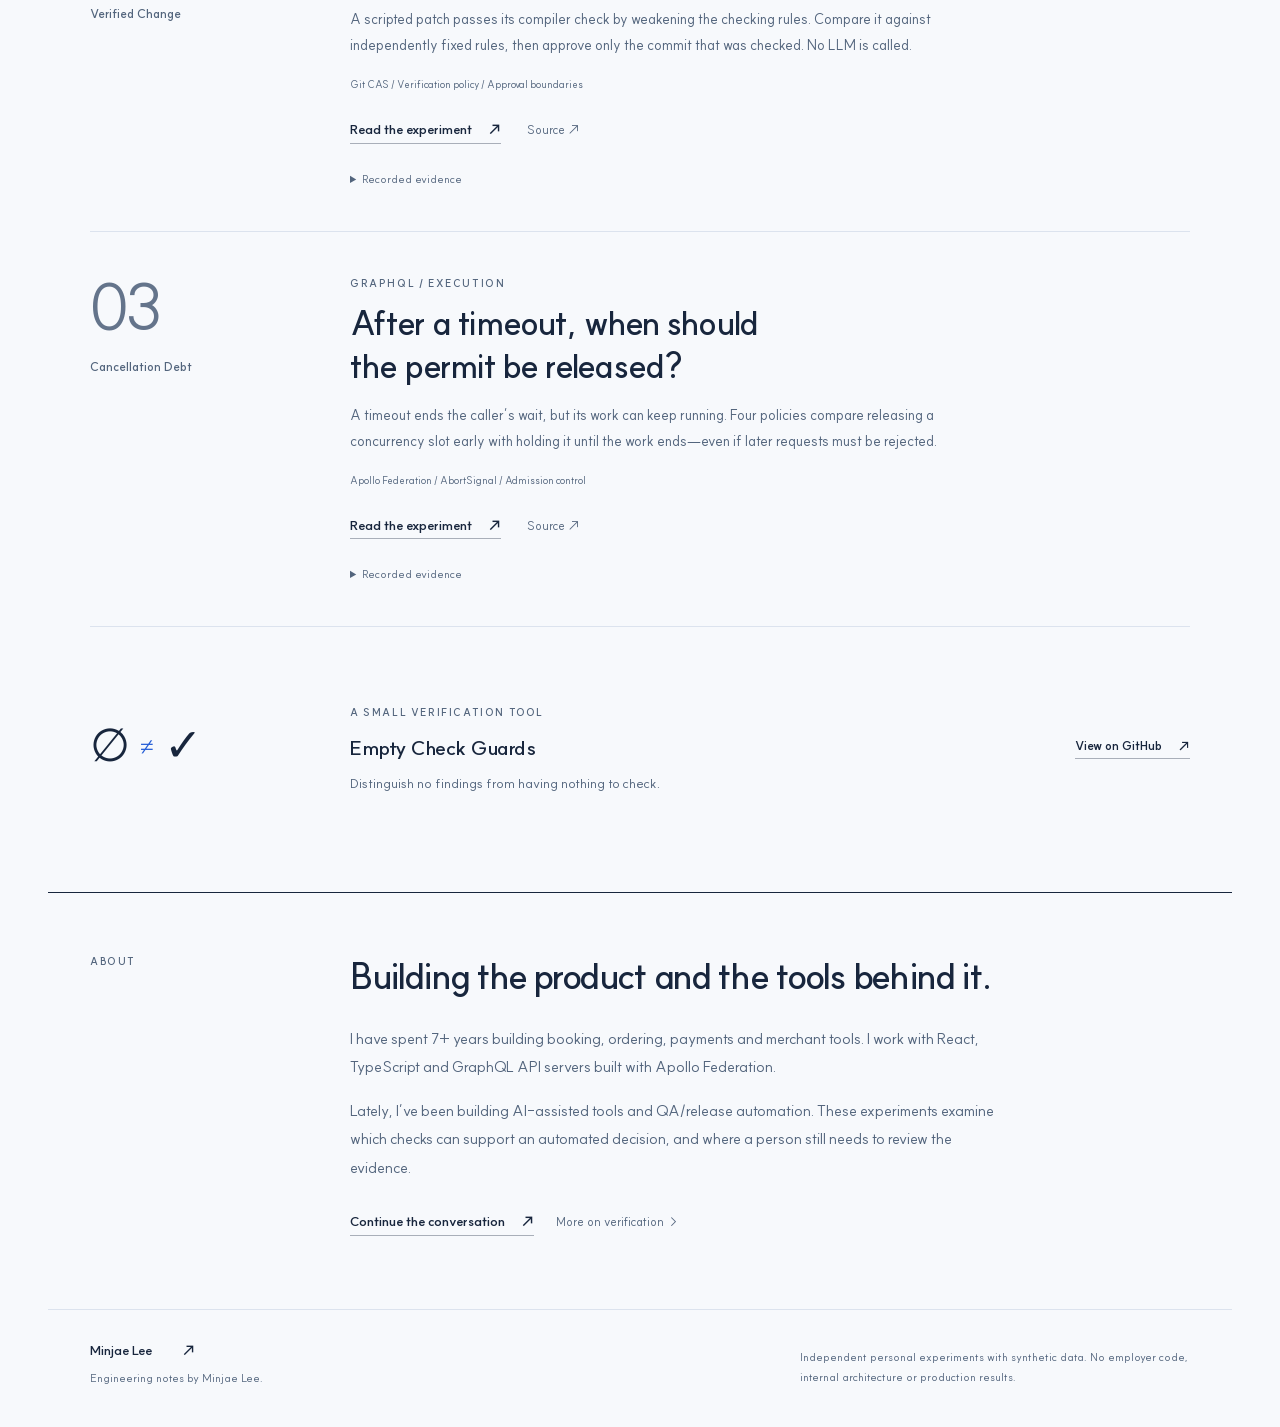
==== commit efd12297: "Publish VerifyFlow portfolio introduction and CI scope" ====
--- a/index.html
+++ b/index.html
@@ -116,6 +116,23 @@
           >
         </div>
       </section>
+      <section id="verifyflow" class="verifyflow wrap" aria-labelledby="verifyflow-title">
+        <div class="vf-surface">
+          <div class="vf-intro">
+            <p class="eyebrow vf-status" data-i18n="vfStatus">IN DEVELOPMENT · API / DB CHECKED IN CI</p>
+            <p class="vf-name">VerifyFlow<span aria-hidden="true"> / 01</span></p>
+            <h2 id="verifyflow-title" data-i18n="vfTitle">A passing test. For which change?</h2>
+            <p data-i18n="vfLead">VerifyFlow connects a verification request to its execution and the evidence it leaves behind. I’m building it to keep a plausible result from being mistaken for proof.</p>
+            <a class="text-link" href="notes/verified-change/"><span data-i18n="vfLink">Related public experiment: who controls the check?</span><span aria-hidden="true">↗</span></a>
+          </div>
+          <div class="vf-notebook">
+            <div><span class="vf-index" aria-hidden="true">01</span><h3 data-i18n="vfDesign">The design question</h3><p data-i18n="vfQuestion">If a worker loses its response, can the next worker safely take over without accepting the old result?</p></div>
+            <div><span class="vf-index" aria-hidden="true">02</span><h3 data-i18n="vfLocal">Verified in CI</h3><p data-i18n="vfEvidence">On GitHub Actions with Linux and PostgreSQL 17, checks passed for request replay, result isolation and denied evidence writes.</p></div>
+            <div><span class="vf-index" aria-hidden="true">03</span><h3 data-i18n="vfNext">Still to connect</h3><p data-i18n="vfRemaining">Running the lab workflow remotely, connecting provider results, AI integration and AWS deployment. The API / DB checks do not establish a remote result’s origin.</p></div>
+          </div>
+          <details class="vf-scope"><summary data-i18n="vfDetails">Scope and trade-offs</summary><p data-i18n="vfCost">When execution is uncertain, the design keeps the execution slot occupied instead of automatically dispatching again. This gives up availability until the uncertainty is resolved.</p><p data-i18n="vfChecks">The CI run recorded 323 passed tests, 5 skipped tests and 21 subtests. Separate local experiments cover worker handoff, late results and malformed result archives.</p><p data-i18n="vfScope">Independent project with synthetic inputs. Code and execution records are not public yet.</p></details>
+        </div>
+      </section>
       <section id="research" class="record-feature wrap" aria-labelledby="record-feature-title">
         <div class="record-feature-body">
           <p class="eyebrow" data-i18n="recordEyebrow">INDEPENDENT LAB / RECORDED RESULTS</p>
--- a/styles.css
+++ b/styles.css
@@ -892,3 +892,26 @@
   align-items: flex-start;
   gap: 16px 28px;
 }
+
+/* Work in progress stays distinct from the recorded public experiments. */
+.verifyflow { margin-block: 12px 72px; }
+.vf-surface { word-break: keep-all; overflow-wrap: anywhere; border: 1px solid var(--line); border-top: 3px solid var(--accent); background: #fff; padding: 38px; display: grid; grid-template-columns: 1.1fr 1fr; gap: 24px 56px; }
+.vf-status { color: var(--accent); font-size: 11px; letter-spacing: .1em; }
+.vf-name { font-size: 19px; font-weight: 750; margin: 22px 0 10px; }
+.vf-name span { color: var(--muted); font-size: 12px; font-weight: 450; }
+.vf-intro h2 { font-size: clamp(26px, 3vw, 38px); line-height: 1.25; letter-spacing: -.04em; margin: 0 0 18px; word-break: keep-all; }
+.vf-intro > p:not(.vf-name):not(.vf-status) { color: var(--muted); margin-bottom: 24px; }
+.vf-intro .text-link { font-size: 13px; }
+.vf-notebook > div { position: relative; padding: 0 0 18px 32px; margin-bottom: 18px; border-bottom: 1px solid var(--line); }
+.vf-notebook > div:last-child { margin-bottom: 0; padding-bottom: 0; border: 0; }
+.vf-index { position: absolute; left: 0; top: 2px; color: var(--accent); font-size: 11px; font-variant-numeric: tabular-nums; }
+.vf-notebook h3 { font-size: 14px; margin: 0 0 6px; }
+.vf-notebook p { font-size: 14px; line-height: 1.7; margin: 0; color: var(--muted); }
+.vf-scope { grid-column: 1 / -1; border-top: 1px solid var(--line); padding-top: 18px; font-size: 13px; color: var(--muted); }
+.vf-scope summary { cursor: pointer; color: var(--ink); font-weight: 650; width: fit-content; }
+.vf-scope p { max-width: 78ch; margin: 14px 0 0; }
+@media (max-width: 720px) {
+  .vf-surface { padding: 24px 20px; grid-template-columns: 1fr; gap: 28px; }
+  .verifyflow { margin-bottom: 48px; }
+  .vf-name { margin-top: 16px; }
+}
